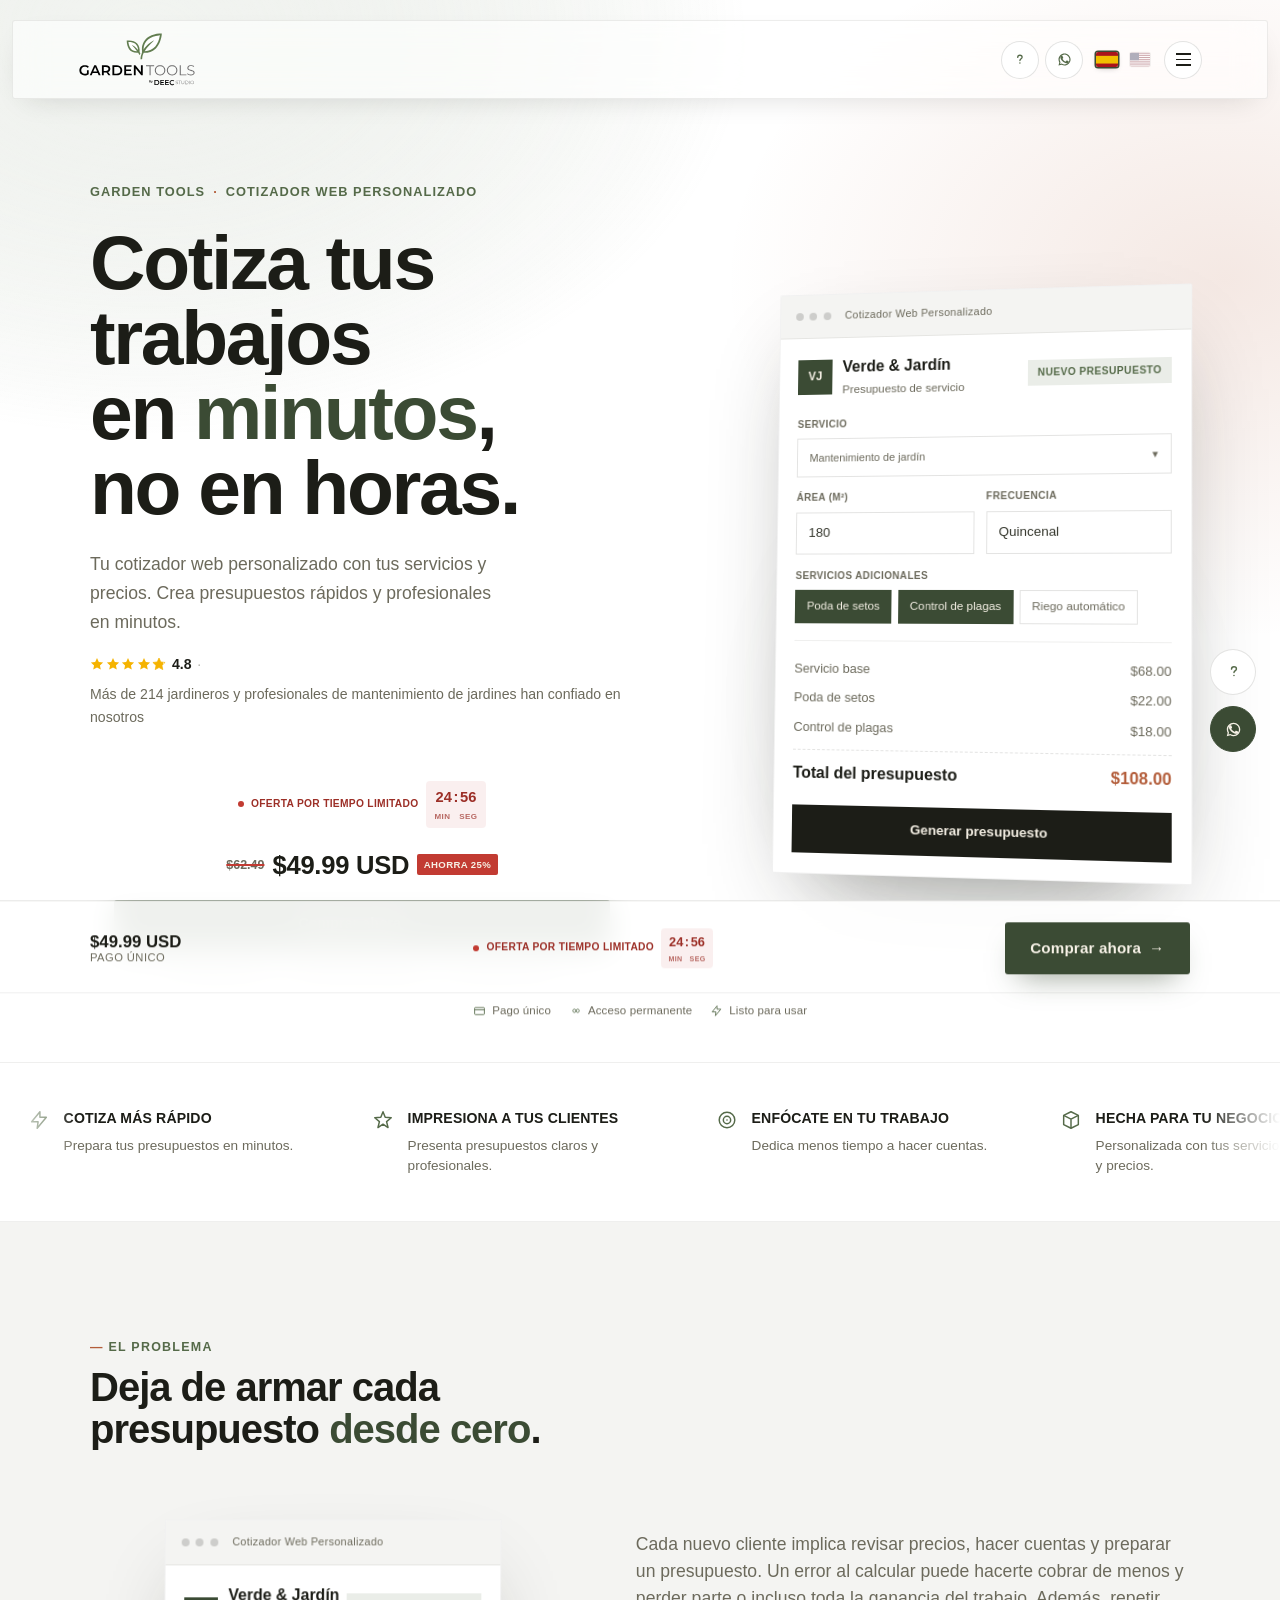
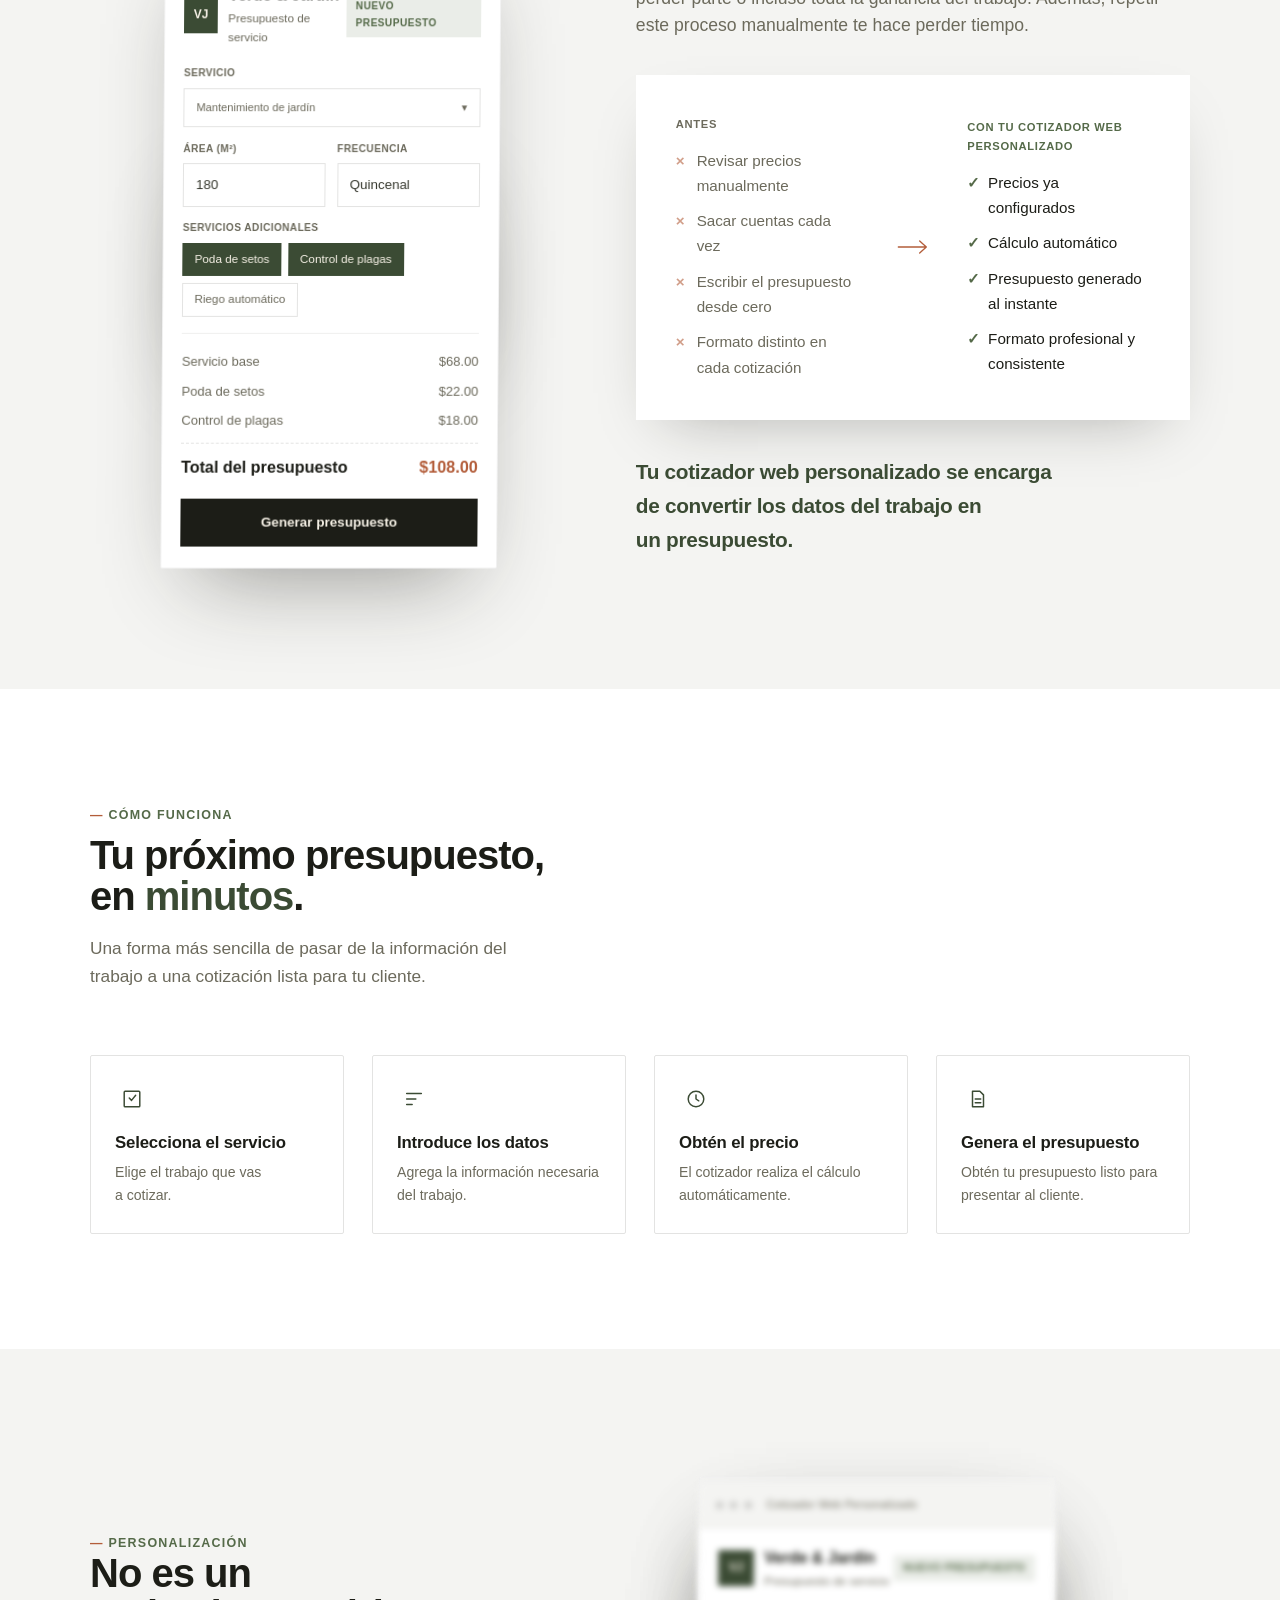
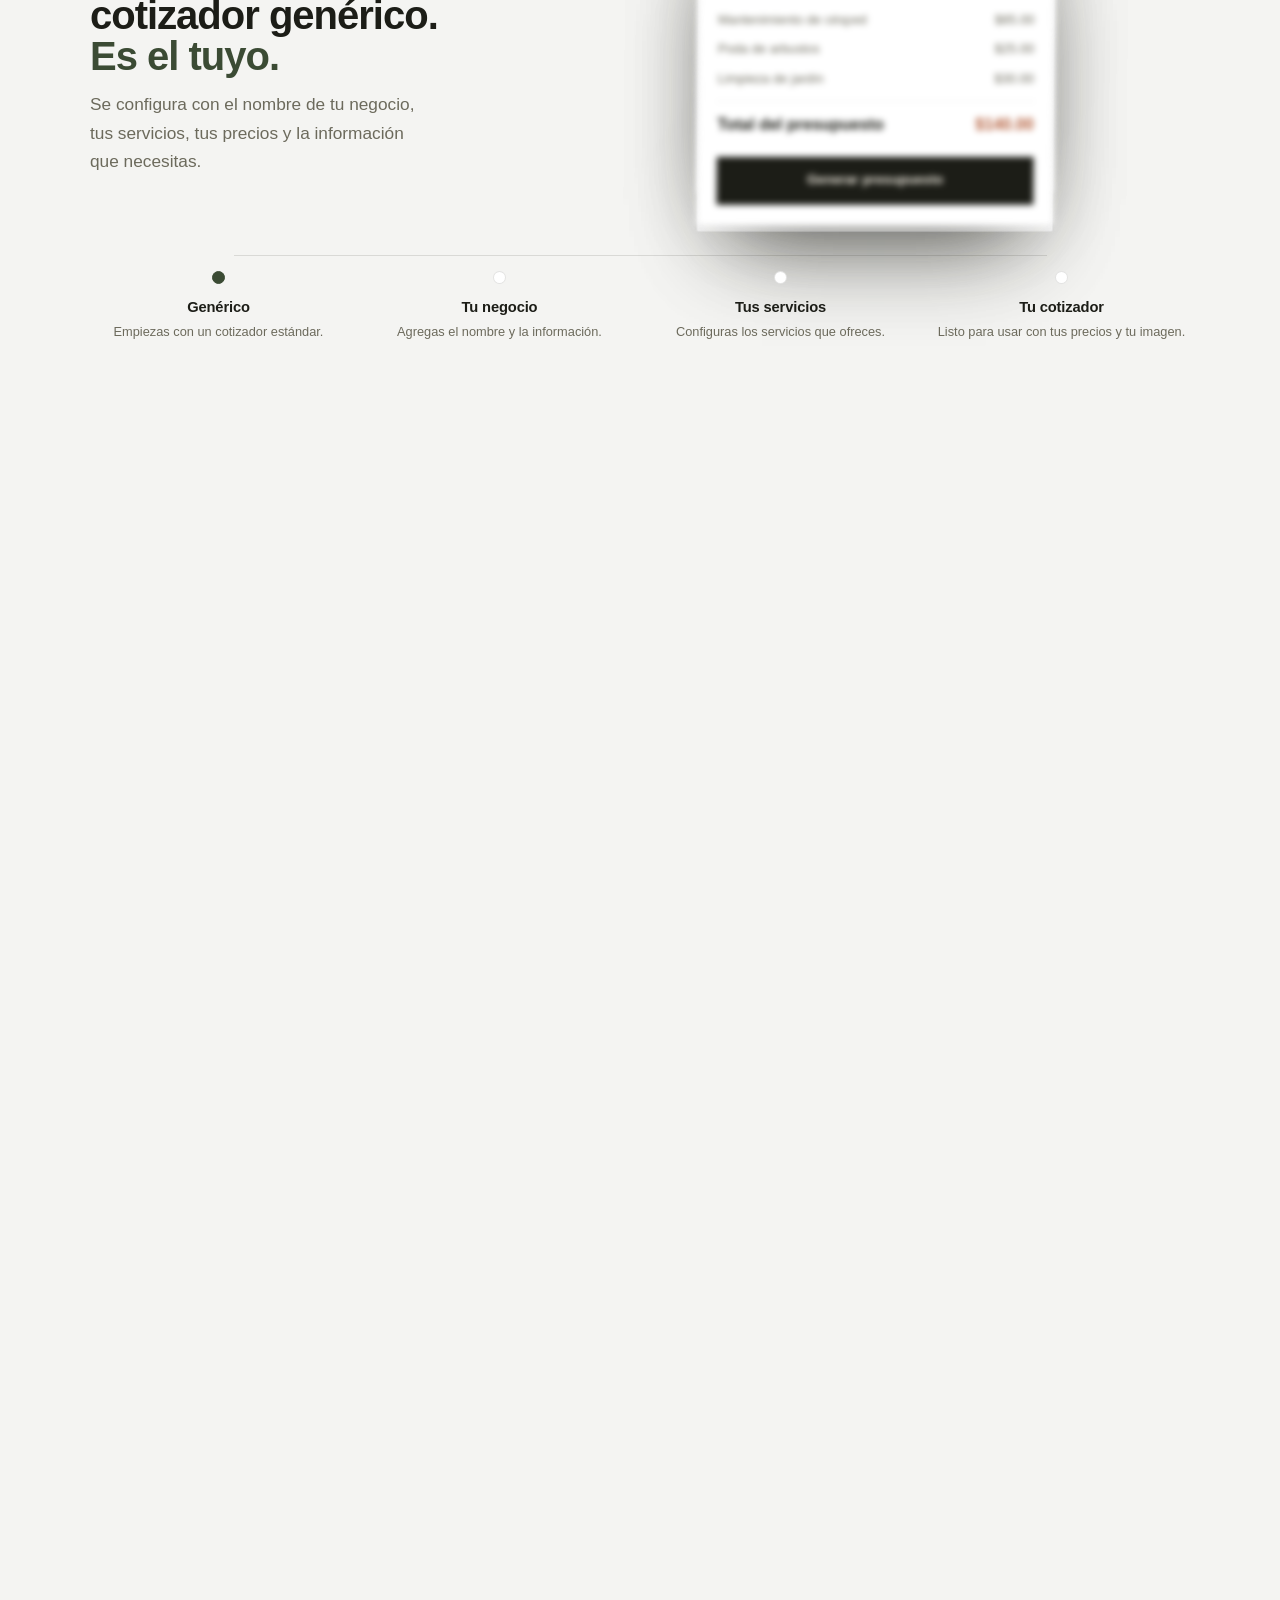
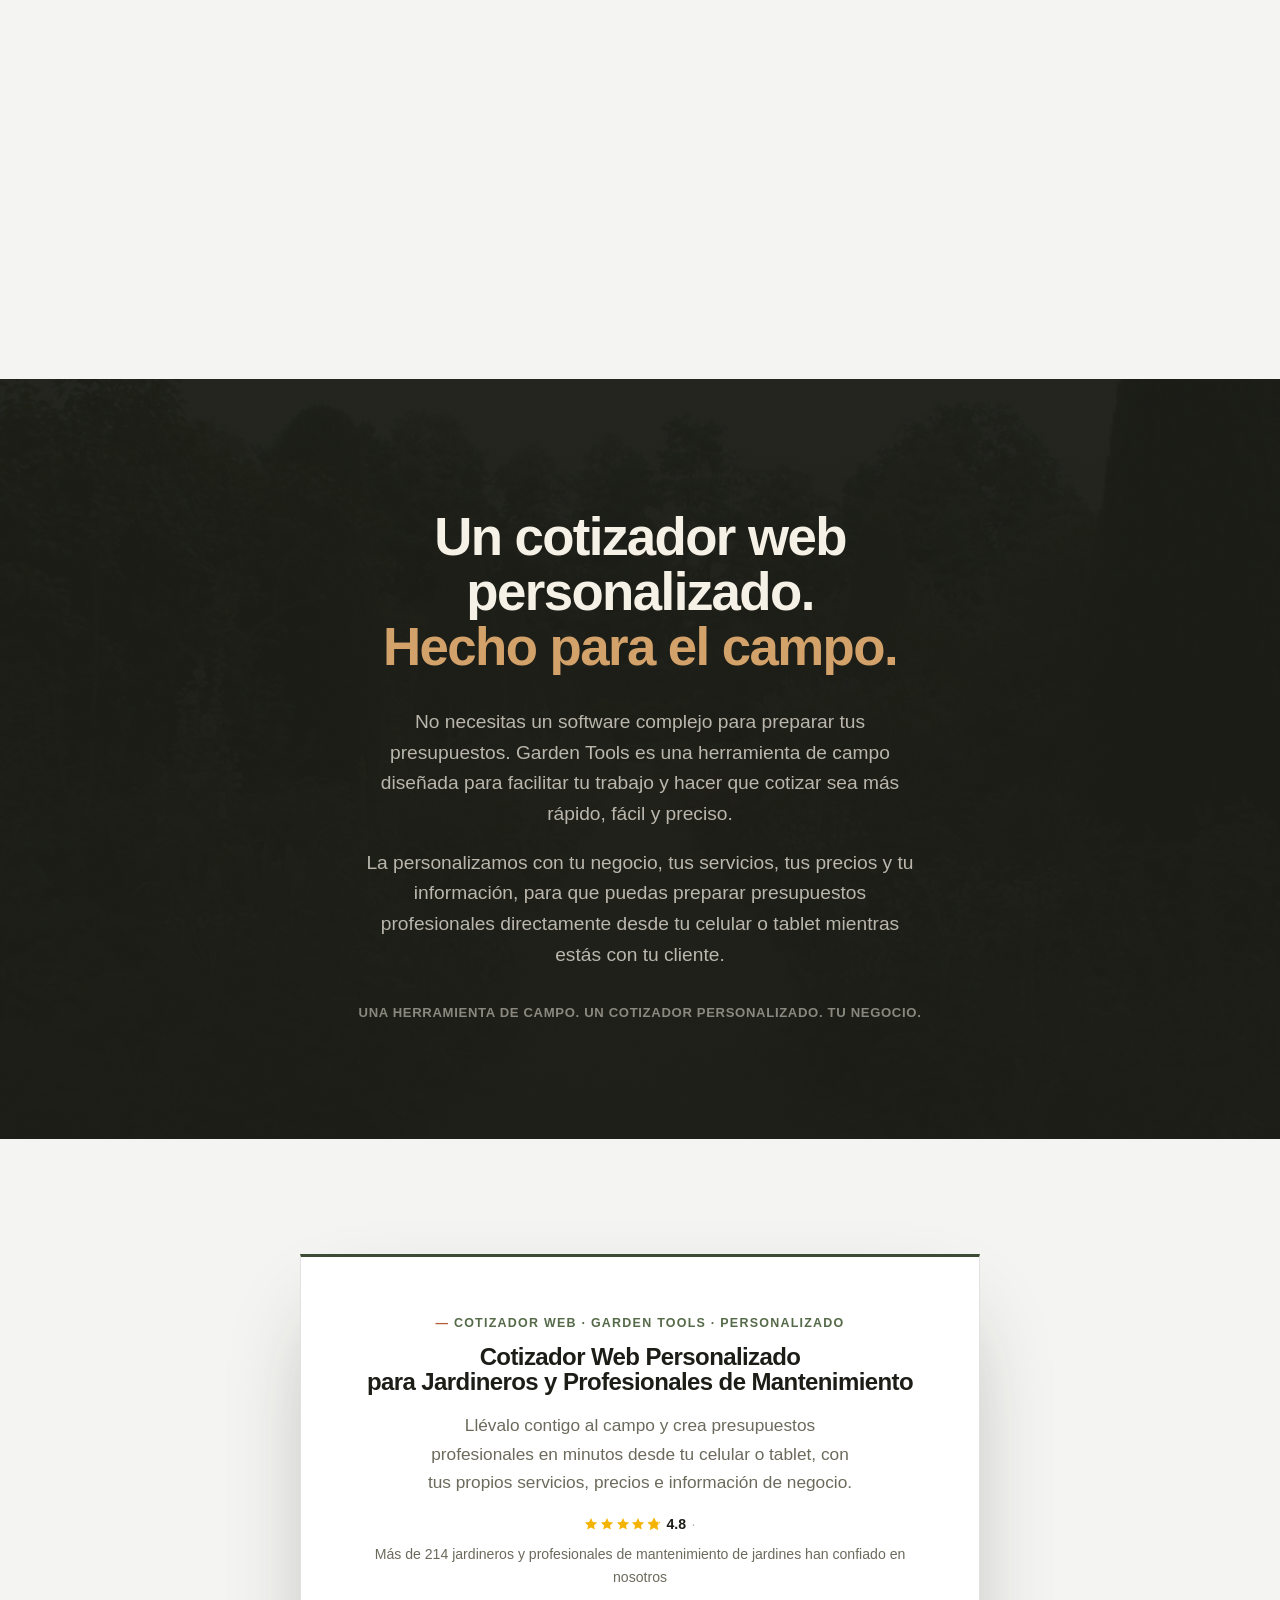
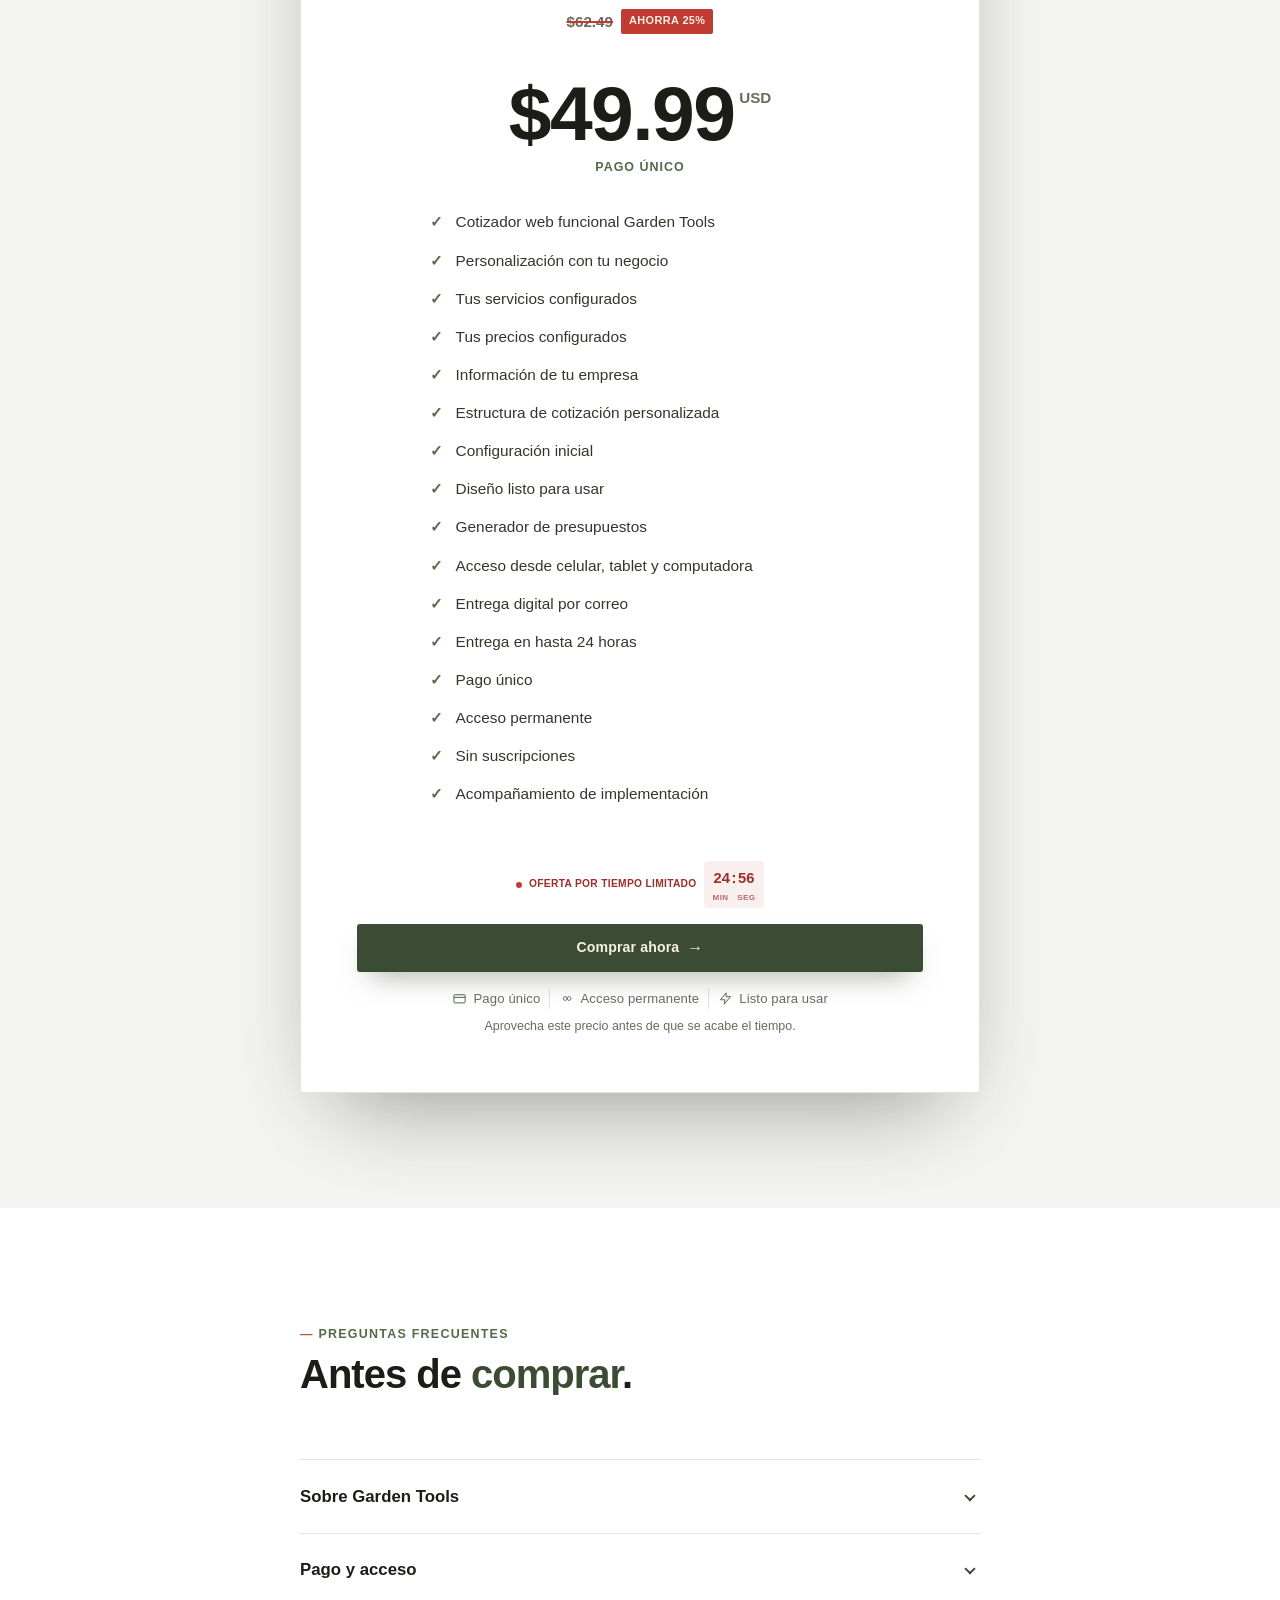
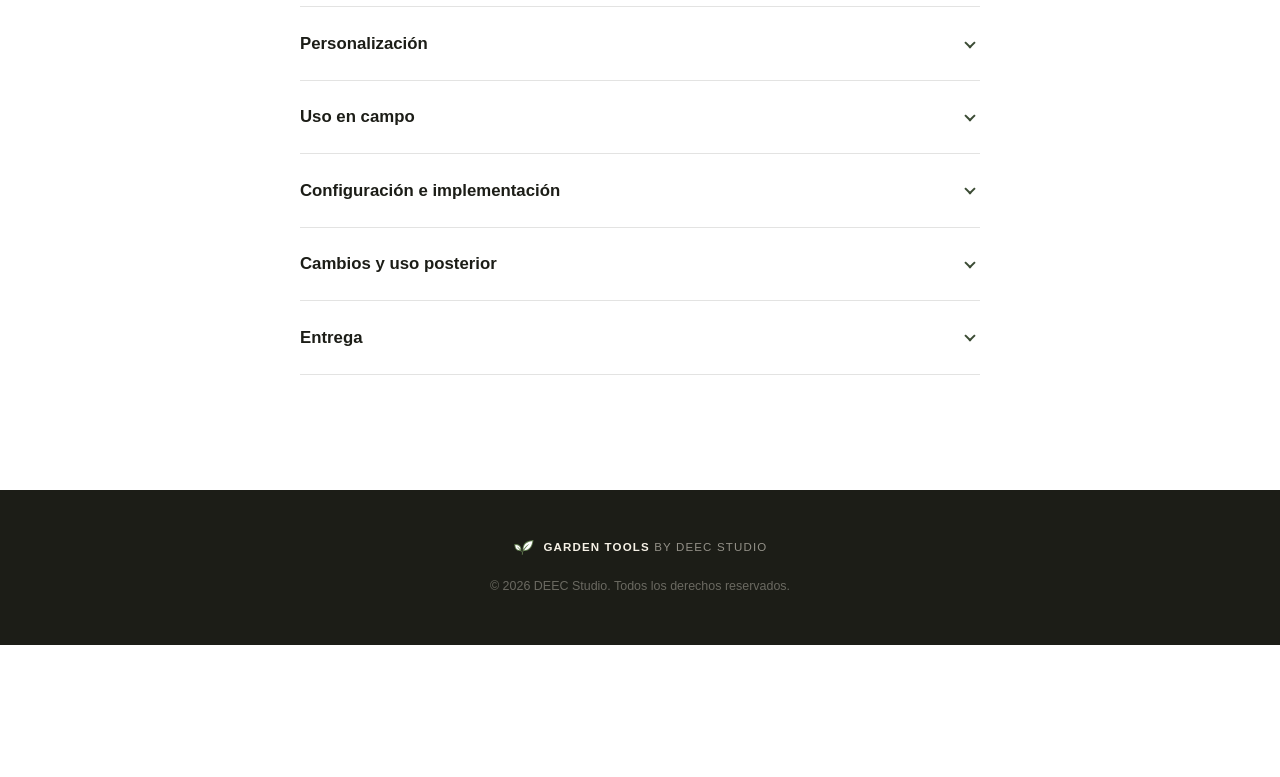
==== garden-tools-deec-studio.original/index.html @ 292e6101 "Add files via upload" ====
<!DOCTYPE html>
<html lang="es">
<head>
<meta charset="UTF-8">
<meta name="viewport" content="width=device-width, initial-scale=1, viewport-fit=cover">
<title data-i18n="meta.title">Cotizador Web Personalizado para Jardineros y Profesionales de Mantenimiento de Jardines — Garden Tools by DEEC Studio</title>
<meta name="description" data-i18n-content="meta.description" content="Cotizador web personalizado para jardineros y profesionales de mantenimiento de jardines, con el nombre, los servicios y los precios de tu negocio. Pago único de $49.99 USD, sin mensualidades.">

<link rel="preconnect" href="https://api.fontshare.com">
<link rel="stylesheet" href="https://api.fontshare.com/v2/css?f[]=satoshi@400,500,700,900&f[]=switzer@400,500,600,700,800&display=swap">
<link rel="preconnect" href="https://fonts.googleapis.com">
<link rel="preconnect" href="https://fonts.gstatic.com" crossorigin>
<link rel="stylesheet" href="https://fonts.googleapis.com/css2?family=Caveat:wght@500;700&display=swap">

<link rel="stylesheet" href="styles.css?v=202609202">

<link rel="icon" type="image/svg+xml" href="assets/img/logo-icon.svg">
</head>
<body>

<a class="skip-link" href="#main" data-i18n="skip">Saltar al contenido</a>

<!-- ============================================================
     NAV — sticky. Brand, hamburger (site menu) + language toggle.
     ============================================================ -->
<header class="nav" data-nav>
  <div class="nav-inner">
    <a href="#top" class="nav-brand">
      <img src="assets/img/logo-lockup.svg" alt="Garden Tools by DEEC Studio" class="nav-brand-logo">
    </a>

    <div class="nav-actions">
      <div class="nav-icons">
        <a href="#faq" class="nav-icon-btn" data-i18n-aria="nav.faq" data-i18n-title="nav.faq" aria-label="Preguntas frecuentes" title="Preguntas frecuentes">
          <svg viewBox="0 0 24 24" fill="none"><path d="M9.5 9C9.5 7.34 10.9 6 12.6 6C14.3 6 15.7 7.2 15.7 8.7C15.7 10.9 12.6 10.8 12.6 13.4" stroke="currentColor" stroke-width="1.8" stroke-linecap="round" stroke-linejoin="round"/><circle cx="12.6" cy="17" r="1" fill="currentColor"/></svg>
        </a>
        <a href="https://wa.me/525642145001" class="nav-icon-btn" data-whatsapp-cta target="_blank" rel="noopener noreferrer" data-i18n-aria="nav.contact" data-i18n-title="nav.contact" aria-label="¿Tienes dudas? Contáctanos" title="¿Tienes dudas? Contáctanos">
          <svg viewBox="0 0 24 24" fill="currentColor"><path d="M17.47 14.38c-.29-.15-1.73-.85-2-.95-.27-.1-.46-.15-.66.15-.2.29-.76.94-.93 1.14-.17.19-.34.22-.63.07-.29-.15-1.22-.45-2.33-1.44-.86-.77-1.44-1.71-1.61-2-.17-.29-.02-.45.13-.6.13-.13.29-.34.44-.51.15-.17.19-.29.29-.49.1-.19.05-.36-.02-.51-.07-.15-.66-1.6-.91-2.19-.24-.58-.48-.5-.66-.51h-.56c-.19 0-.51.07-.78.36-.27.29-1.02 1-1.02 2.43 0 1.43 1.05 2.82 1.2 3.01.15.19 2.06 3.15 5 4.42.7.3 1.24.48 1.67.62.7.22 1.34.19 1.84.11.56-.08 1.73-.71 1.97-1.39.24-.68.24-1.27.17-1.39-.07-.12-.26-.19-.55-.34Z"/><path d="M12.04 3.5c-4.7 0-8.5 3.8-8.5 8.5 0 1.5.4 2.94 1.13 4.2L3.5 20.5l4.44-1.15A8.47 8.47 0 0 0 12.04 20.5c4.7 0 8.5-3.8 8.5-8.5s-3.8-8.5-8.5-8.5Zm0 15.4a6.87 6.87 0 0 1-3.5-.96l-.25-.15-2.63.68.7-2.56-.16-.26a6.9 6.9 0 1 1 5.84 3.25Z"/></svg>
        </a>
      </div>
      <div class="lang-toggle" data-lang-toggle role="group" aria-label="Idioma / Language">
        <button type="button" data-lang="es" aria-pressed="true" aria-label="Español" title="Español">
          <svg class="flag" viewBox="0 0 20 14" xmlns="http://www.w3.org/2000/svg">
            <rect width="20" height="14" fill="#AA151B"/>
            <rect y="3.5" width="20" height="7" fill="#F1BF00"/>
          </svg>
        </button>
        <button type="button" data-lang="en" aria-pressed="false" aria-label="English" title="English">
          <svg class="flag" viewBox="0 0 20 14" xmlns="http://www.w3.org/2000/svg">
            <rect width="20" height="14" fill="#B22234"/>
            <rect y="1.08" width="20" height="1.08" fill="white"/>
            <rect y="3.23" width="20" height="1.08" fill="white"/>
            <rect y="5.38" width="20" height="1.08" fill="white"/>
            <rect y="7.54" width="20" height="1.08" fill="white"/>
            <rect y="9.69" width="20" height="1.08" fill="white"/>
            <rect y="11.85" width="20" height="1.08" fill="white"/>
            <rect width="9" height="7.54" fill="#3C3B6E"/>
          </svg>
        </button>
      </div>
      <button type="button" class="menu-toggle" data-menu-toggle aria-expanded="false" aria-controls="site-menu" data-i18n-aria="nav.menuOpen" aria-label="Abrir menú">
        <span class="menu-toggle-bar"></span>
        <span class="menu-toggle-bar"></span>
        <span class="menu-toggle-bar"></span>
      </button>
    </div>
  </div>
</header>

<!-- Site menu — opened from the hamburger, links to every part of the landing -->
<div class="menu-backdrop" data-menu-backdrop hidden></div>
<nav class="menu-panel" id="site-menu" data-menu-panel hidden aria-label="Secciones de la página">
  <ul class="menu-list">
    <li><a href="#top" data-menu-link data-i18n="menu.home">Inicio</a></li>
    <li><a href="#problema" data-menu-link data-i18n="menu.problem">El problema</a></li>
    <li><a href="#como-funciona" data-menu-link data-i18n="menu.how">Cómo funciona</a></li>
    <li><a href="#personalizacion" data-menu-link data-i18n="menu.custom">Personalización</a></li>
    <li><a href="#concepto" data-menu-link data-i18n="menu.concept">El concepto</a></li>
    <li><a href="#oferta" data-menu-link data-i18n="menu.price">Precio</a></li>
    <li><a href="#faq" data-menu-link data-i18n="menu.faq">Preguntas frecuentes</a></li>
    <li><a href="#oferta" class="menu-link-cta" data-menu-link data-i18n="menu.buy">Comprar ahora</a></li>
  </ul>
</nav>

<!-- Floating bubbles — FAQ + WhatsApp contact, fixed to the viewport edge.
     Each carries a temporary tooltip label (auto-shown, auto-hides, re-shown on interaction). -->
<div class="fab-stack" data-fab-stack>
  <div class="fab-item">
    <span class="fab-tooltip" data-fab-tooltip data-i18n="fab.faqTooltip">Preguntas frecuentes</span>
    <a href="#faq" class="fab-bubble" data-fab-trigger data-i18n-aria="nav.faq" data-i18n-title="nav.faq" aria-label="Preguntas frecuentes" title="Preguntas frecuentes">
      <svg viewBox="0 0 24 24" fill="none"><path d="M9.5 9C9.5 7.34 10.9 6 12.6 6C14.3 6 15.7 7.2 15.7 8.7C15.7 10.9 12.6 10.8 12.6 13.4" stroke="currentColor" stroke-width="1.8" stroke-linecap="round" stroke-linejoin="round"/><circle cx="12.6" cy="17" r="1" fill="currentColor"/></svg>
    </a>
  </div>
  <div class="fab-item">
    <span class="fab-tooltip" data-fab-tooltip data-i18n="fab.contactTooltip">¿Tienes dudas o preguntas? Contáctanos</span>
    <a href="https://wa.me/525642145001" class="fab-bubble fab-bubble-accent" data-fab-trigger data-whatsapp-cta target="_blank" rel="noopener noreferrer" data-i18n-aria="nav.contact" data-i18n-title="nav.contact" aria-label="¿Tienes dudas? Contáctanos" title="¿Tienes dudas? Contáctanos">
      <svg viewBox="0 0 24 24" fill="currentColor"><path d="M17.47 14.38c-.29-.15-1.73-.85-2-.95-.27-.1-.46-.15-.66.15-.2.29-.76.94-.93 1.14-.17.19-.34.22-.63.07-.29-.15-1.22-.45-2.33-1.44-.86-.77-1.44-1.71-1.61-2-.17-.29-.02-.45.13-.6.13-.13.29-.34.44-.51.15-.17.19-.29.29-.49.1-.19.05-.36-.02-.51-.07-.15-.66-1.6-.91-2.19-.24-.58-.48-.5-.66-.51h-.56c-.19 0-.51.07-.78.36-.27.29-1.02 1-1.02 2.43 0 1.43 1.05 2.82 1.2 3.01.15.19 2.06 3.15 5 4.42.7.3 1.24.48 1.67.62.7.22 1.34.19 1.84.11.56-.08 1.73-.71 1.97-1.39.24-.68.24-1.27.17-1.39-.07-.12-.26-.19-.55-.34Z"/><path d="M12.04 3.5c-4.7 0-8.5 3.8-8.5 8.5 0 1.5.4 2.94 1.13 4.2L3.5 20.5l4.44-1.15A8.47 8.47 0 0 0 12.04 20.5c4.7 0 8.5-3.8 8.5-8.5s-3.8-8.5-8.5-8.5Zm0 15.4a6.87 6.87 0 0 1-3.5-.96l-.25-.15-2.63.68.7-2.56-.16-.26a6.9 6.9 0 1 1 5.84 3.25Z"/></svg>
    </a>
  </div>
</div>

<!-- ============================================================
     STICKY BUY BAR — separate from the nav, always visible
     ============================================================ -->
<div class="cta-bar" data-cta-bar>
  <div class="cta-bar-inner">
    <div class="cta-bar-info">
      <span class="cta-bar-price">$49.99 USD</span>
      <span class="cta-bar-tag" data-i18n="offer.tag">Pago único</span>
    </div>
    <div class="urgency urgency-hero urgency-bar" data-urgency>
      <span class="urgency-dot" aria-hidden="true"></span>
      <span class="urgency-label" data-i18n="urgency.label">Oferta por tiempo limitado</span>
      <div class="urgency-box">
        <div class="urgency-box-time" aria-live="polite">
          <span data-countdown-mm>25</span><span class="urgency-box-colon">:</span><span data-countdown-ss>00</span>
        </div>
        <div class="urgency-box-labels">
          <span data-i18n="urgency.min">MIN</span>
          <span data-i18n="urgency.sec">SEG</span>
        </div>
      </div>
    </div>
    <a class="btn btn-primary" href="#oferta" data-checkout-cta>
      <span data-i18n="nav.cta">Comprar ahora</span>
      <span class="btn-arrow" aria-hidden="true">→</span>
    </a>
  </div>
  <div class="trust-row trust-row-bar">
    <span class="trust-item">
      <svg class="trust-icon" viewBox="0 0 24 24" fill="none" aria-hidden="true"><rect x="3" y="6" width="18" height="13" rx="1.5" stroke="currentColor" stroke-width="1.6"/><path d="M3 10.2H21" stroke="currentColor" stroke-width="1.6"/></svg>
      <span data-i18n="trust.paid">Pago único</span>
    </span>
    <span class="trust-item">
      <svg class="trust-icon" viewBox="0 0 24 24" fill="none" aria-hidden="true"><path d="M7 12C7 10.34 8.34 9 10 9C11.66 9 13 10.34 13 12C13 13.66 14.34 15 16 15C17.66 15 19 13.66 19 12C19 10.34 17.66 9 16 9C14.34 9 13 10.34 13 12C13 13.66 11.66 15 10 15C8.34 15 7 13.66 7 12Z" stroke="currentColor" stroke-width="1.6"/></svg>
      <span data-i18n="trust.access">Acceso permanente</span>
    </span>
    <span class="trust-item">
      <svg class="trust-icon" viewBox="0 0 24 24" fill="none" aria-hidden="true"><path d="M13 3L4 14H11L10 21L20 9H13L13 3Z" stroke="currentColor" stroke-width="1.6" stroke-linejoin="round"/></svg>
      <span data-i18n="trust.ready">Listo para usar</span>
    </span>
  </div>
</div>

<main id="main">

<!-- ============================================================
     01 — HERO
     ============================================================ -->
<section class="hero" id="top">
  <!-- hero-photo temporarily disabled while a better placement for this
       image is evaluated — commented out (not just hidden via CSS) so
       the browser doesn't waste a high-priority fetch on an invisible
       image. Re-enable by restoring this block and removing
       `display: none` from .hero-photo in styles.css. -->
  <!-- <div class="hero-photo" aria-hidden="true">
    <img src="assets/img/hero-worker.jpg" alt="" loading="eager" fetchpriority="high">
  </div> -->
  <div class="hero-texture" aria-hidden="true"></div>
  <div class="hero-inner">

    <div class="hero-copy">
      <p class="eyebrow reveal" data-i18n="hero.eyebrow">Garden Tools <span class="eyebrow-sep">·</span> Cotizador Web Personalizado</p>
      <h1 class="hero-title reveal" data-split="lines" data-i18n="hero.title">
        Cotiza tus trabajos<br>en <em>minutos</em>, no en horas.
      </h1>
      <p class="hero-sub reveal" data-i18n="hero.sub">
        Tu cotizador web personalizado con tus servicios y precios. Crea presupuestos rápidos y profesionales en minutos.
      </p>

      <div class="hero-rating reveal">
        <span class="hero-rating-lead">
          <span class="hero-rating-stars" aria-hidden="true">
            <svg viewBox="0 0 20 20"><path fill="currentColor" d="M10 1.5l2.6 5.6 6.1.7-4.5 4.2 1.2 6-5.4-3-5.4 3 1.2-6L1.3 7.8l6.1-.7L10 1.5Z"/></svg>
            <svg viewBox="0 0 20 20"><path fill="currentColor" d="M10 1.5l2.6 5.6 6.1.7-4.5 4.2 1.2 6-5.4-3-5.4 3 1.2-6L1.3 7.8l6.1-.7L10 1.5Z"/></svg>
            <svg viewBox="0 0 20 20"><path fill="currentColor" d="M10 1.5l2.6 5.6 6.1.7-4.5 4.2 1.2 6-5.4-3-5.4 3 1.2-6L1.3 7.8l6.1-.7L10 1.5Z"/></svg>
            <svg viewBox="0 0 20 20"><path fill="currentColor" d="M10 1.5l2.6 5.6 6.1.7-4.5 4.2 1.2 6-5.4-3-5.4 3 1.2-6L1.3 7.8l6.1-.7L10 1.5Z"/></svg>
            <svg viewBox="0 0 20 20">
              <defs>
                <linearGradient id="starFill-hero">
                  <stop offset="80%" stop-color="currentColor"/>
                  <stop offset="80%" stop-color="transparent"/>
                </linearGradient>
              </defs>
              <path fill="url(#starFill-hero)" stroke="currentColor" stroke-width="1" stroke-linejoin="round" d="M10 1.5l2.6 5.6 6.1.7-4.5 4.2 1.2 6-5.4-3-5.4 3 1.2-6L1.3 7.8l6.1-.7L10 1.5Z"/>
            </svg>
          </span>
          <strong class="hero-rating-score">4.8</strong>
          <span class="hero-rating-sep" aria-hidden="true">·</span>
        </span>
        <span class="hero-rating-text" data-i18n="hero.rating">Más de 214 jardineros y profesionales de mantenimiento de jardines han confiado en nosotros</span>
      </div>
    </div>

    <div class="hero-mockup reveal" data-tilt aria-hidden="true">
      <div class="mockup" data-mockup>
        <div class="mockup-bar">
          <span class="mockup-dot"></span><span class="mockup-dot"></span><span class="mockup-dot"></span>
          <span class="mockup-bar-title" data-i18n="mockup.barTitle">Cotizador Web Personalizado</span>
        </div>

        <div class="mockup-head">
          <div class="mockup-biz">
            <span class="mockup-biz-mark">VJ</span>
            <div>
              <p class="mockup-biz-name" data-i18n="mockup.bizName">Verde &amp; Jardín</p>
              <p class="mockup-biz-role" data-i18n="mockup.bizRole">Presupuesto de servicio</p>
            </div>
          </div>
          <span class="mockup-badge" data-i18n="mockup.badge">Nuevo presupuesto</span>
        </div>

        <div class="mockup-body">
          <div class="mockup-field">
            <label data-i18n="mockup.serviceLabel">Servicio</label>
            <div class="mockup-select"><span data-i18n="mockup.serviceValue">Mantenimiento de jardín</span> <span>▾</span></div>
          </div>

          <div class="mockup-row">
            <div class="mockup-field">
              <label data-i18n="mockup.areaLabel">Área (m²)</label>
              <div class="mockup-input">180</div>
            </div>
            <div class="mockup-field">
              <label data-i18n="mockup.freqLabel">Frecuencia</label>
              <div class="mockup-input" data-i18n="mockup.freqValue">Quincenal</div>
            </div>
          </div>

          <div class="mockup-field">
            <label data-i18n="mockup.addServicesLabel">Servicios adicionales</label>
            <div class="mockup-tags">
              <span class="mockup-tag is-active" data-i18n="mockup.tag1">Poda de setos</span>
              <span class="mockup-tag is-active" data-i18n="mockup.tag2">Control de plagas</span>
              <span class="mockup-tag" data-i18n="mockup.tag3">Riego automático</span>
            </div>
          </div>

          <div class="mockup-divider"></div>

          <div class="mockup-summary">
            <div class="mockup-summary-row"><span data-i18n="mockup.summaryBase">Servicio base</span><span>$68.00</span></div>
            <div class="mockup-summary-row"><span data-i18n="mockup.tag1">Poda de setos</span><span>$22.00</span></div>
            <div class="mockup-summary-row"><span data-i18n="mockup.tag2">Control de plagas</span><span>$18.00</span></div>
            <div class="mockup-summary-row mockup-summary-total">
              <span data-i18n="mockup.summaryTotalLabel">Total del presupuesto</span>
              <span class="mockup-price" data-count-to="108.00">$0.00</span>
            </div>
          </div>

          <div class="mockup-action" data-i18n="mockup.action">Generar presupuesto</div>
        </div>
      </div>
      <div class="mockup-glow" aria-hidden="true"></div>
    </div>

    <div class="hero-cta reveal">
      <div class="urgency urgency-hero" data-urgency>
        <span class="urgency-dot" aria-hidden="true"></span>
        <span class="urgency-label" data-i18n="urgency.label">Oferta por tiempo limitado</span>
        <div class="urgency-box">
          <div class="urgency-box-time" aria-live="polite">
            <span data-countdown-mm>25</span><span class="urgency-box-colon">:</span><span data-countdown-ss>00</span>
          </div>
          <div class="urgency-box-labels">
            <span data-i18n="urgency.min">MIN</span>
            <span data-i18n="urgency.sec">SEG</span>
          </div>
        </div>
      </div>

      <div class="hero-price-block">
        <div class="price-compare price-compare-hero">
          <span class="price-was">$62.49</span>
          <span class="hero-price-now" data-i18n="hero.priceNow">$49.99 USD</span>
          <span class="price-badge" data-i18n="offer.badge">Ahorra 25%</span>
        </div>
      </div>

      <a class="btn btn-primary btn-lg btn-hero" href="#oferta" data-checkout-cta>
        <span data-i18n="hero.cta">Comprar ahora</span>
        <span class="btn-arrow" aria-hidden="true">→</span>
      </a>

      <div class="trust-row trust-row-simple">
        <span class="trust-item">
          <svg class="trust-icon" viewBox="0 0 24 24" fill="none" aria-hidden="true"><rect x="3" y="6" width="18" height="13" rx="1.5" stroke="currentColor" stroke-width="1.6"/><path d="M3 10.2H21" stroke="currentColor" stroke-width="1.6"/></svg>
          <span data-i18n="trust.paid">Pago único</span>
        </span>
        <span class="trust-item">
          <svg class="trust-icon" viewBox="0 0 24 24" fill="none" aria-hidden="true"><path d="M7 12C7 10.34 8.34 9 10 9C11.66 9 13 10.34 13 12C13 13.66 14.34 15 16 15C17.66 15 19 13.66 19 12C19 10.34 17.66 9 16 9C14.34 9 13 10.34 13 12C13 13.66 11.66 15 10 15C8.34 15 7 13.66 7 12Z" stroke="currentColor" stroke-width="1.6"/></svg>
          <span data-i18n="trust.access">Acceso permanente</span>
        </span>
        <span class="trust-item">
          <svg class="trust-icon" viewBox="0 0 24 24" fill="none" aria-hidden="true"><path d="M13 3L4 14H11L10 21L20 9H13L13 3Z" stroke="currentColor" stroke-width="1.6" stroke-linejoin="round"/></svg>
          <span data-i18n="trust.ready">Listo para usar</span>
        </span>
      </div>
    </div>

  </div>
</section>

<!-- ============================================================
     BENEFITS STRIP — integrated directly under the hero, no cards
     ============================================================ -->
<section class="benefits-strip">
  <div class="benefits-marquee">
    <div class="benefits-track" data-marquee>
      <div class="benefit-item">
        <span class="benefit-icon" aria-hidden="true">
          <svg viewBox="0 0 24 24" fill="none"><path d="M13 3L4 14H11L10 21L20 9H13L13 3Z" stroke="currentColor" stroke-width="1.6" stroke-linejoin="round"/></svg>
        </span>
        <div class="benefit-text">
          <p class="benefit-title" data-i18n="benefits.1.title">Cotiza más rápido</p>
          <p class="benefit-body" data-i18n="benefits.1.body">Prepara tus presupuestos en minutos.</p>
        </div>
      </div>
      <div class="benefit-item">
        <span class="benefit-icon" aria-hidden="true">
          <svg viewBox="0 0 24 24" fill="none"><path d="M12 3L14.4 9.1L21 9.6L15.9 13.7L17.5 20.2L12 16.6L6.5 20.2L8.1 13.7L3 9.6L9.6 9.1L12 3Z" stroke="currentColor" stroke-width="1.6" stroke-linejoin="round"/></svg>
        </span>
        <div class="benefit-text">
          <p class="benefit-title" data-i18n="benefits.2.title">Impresiona a tus clientes</p>
          <p class="benefit-body" data-i18n="benefits.2.body">Presenta presupuestos claros y profesionales.</p>
        </div>
      </div>
      <div class="benefit-item">
        <span class="benefit-icon" aria-hidden="true">
          <svg viewBox="0 0 24 24" fill="none"><circle cx="12" cy="12" r="8.5" stroke="currentColor" stroke-width="1.6"/><circle cx="12" cy="12" r="4" stroke="currentColor" stroke-width="1.6"/><circle cx="12" cy="12" r="0.9" fill="currentColor"/></svg>
        </span>
        <div class="benefit-text">
          <p class="benefit-title" data-i18n="benefits.3.title">Enfócate en tu trabajo</p>
          <p class="benefit-body" data-i18n="benefits.3.body">Dedica menos tiempo a hacer cuentas.</p>
        </div>
      </div>
      <div class="benefit-item">
        <span class="benefit-icon" aria-hidden="true">
          <svg viewBox="0 0 24 24" fill="none"><path d="M4 7L12 3L20 7V17L12 21L4 17V7Z" stroke="currentColor" stroke-width="1.6" stroke-linejoin="round"/><path d="M4 7L12 11L20 7M12 11V21" stroke="currentColor" stroke-width="1.6" stroke-linejoin="round"/></svg>
        </span>
        <div class="benefit-text">
          <p class="benefit-title" data-i18n="benefits.4.title">Hecha para tu negocio</p>
          <p class="benefit-body" data-i18n="benefits.4.body">Personalizada con tus servicios y precios.</p>
        </div>
      </div>
      <div class="benefit-item">
        <span class="benefit-icon" aria-hidden="true">
          <svg viewBox="0 0 24 24" fill="none"><path d="M12 3L19 6V11C19 15.4 16 19.2 12 21C8 19.2 5 15.4 5 11V6L12 3Z" stroke="currentColor" stroke-width="1.6" stroke-linejoin="round"/><path d="M9.2 11.6L11.2 13.6L15 9.4" stroke="currentColor" stroke-width="1.6" stroke-linecap="round" stroke-linejoin="round"/></svg>
        </span>
        <div class="benefit-text">
          <p class="benefit-title" data-i18n="benefits.5.title">Deja de perder dinero</p>
          <p class="benefit-body" data-i18n="benefits.5.body">Evita cobrar de menos por tu trabajo.</p>
        </div>
      </div>
      <div class="benefit-item" aria-hidden="true">
        <span class="benefit-icon" aria-hidden="true">
          <svg viewBox="0 0 24 24" fill="none"><path d="M13 3L4 14H11L10 21L20 9H13L13 3Z" stroke="currentColor" stroke-width="1.6" stroke-linejoin="round"/></svg>
        </span>
        <div class="benefit-text">
          <p class="benefit-title" data-i18n="benefits.1.title">Cotiza más rápido</p>
          <p class="benefit-body" data-i18n="benefits.1.body">Prepara tus presupuestos en minutos.</p>
        </div>
      </div>
      <div class="benefit-item" aria-hidden="true">
        <span class="benefit-icon" aria-hidden="true">
          <svg viewBox="0 0 24 24" fill="none"><path d="M12 3L14.4 9.1L21 9.6L15.9 13.7L17.5 20.2L12 16.6L6.5 20.2L8.1 13.7L3 9.6L9.6 9.1L12 3Z" stroke="currentColor" stroke-width="1.6" stroke-linejoin="round"/></svg>
        </span>
        <div class="benefit-text">
          <p class="benefit-title" data-i18n="benefits.2.title">Impresiona a tus clientes</p>
          <p class="benefit-body" data-i18n="benefits.2.body">Presenta presupuestos claros y profesionales.</p>
        </div>
      </div>
      <div class="benefit-item" aria-hidden="true">
        <span class="benefit-icon" aria-hidden="true">
          <svg viewBox="0 0 24 24" fill="none"><circle cx="12" cy="12" r="8.5" stroke="currentColor" stroke-width="1.6"/><circle cx="12" cy="12" r="4" stroke="currentColor" stroke-width="1.6"/><circle cx="12" cy="12" r="0.9" fill="currentColor"/></svg>
        </span>
        <div class="benefit-text">
          <p class="benefit-title" data-i18n="benefits.3.title">Enfócate en tu trabajo</p>
          <p class="benefit-body" data-i18n="benefits.3.body">Dedica menos tiempo a hacer cuentas.</p>
        </div>
      </div>
      <div class="benefit-item" aria-hidden="true">
        <span class="benefit-icon" aria-hidden="true">
          <svg viewBox="0 0 24 24" fill="none"><path d="M4 7L12 3L20 7V17L12 21L4 17V7Z" stroke="currentColor" stroke-width="1.6" stroke-linejoin="round"/><path d="M4 7L12 11L20 7M12 11V21" stroke="currentColor" stroke-width="1.6" stroke-linejoin="round"/></svg>
        </span>
        <div class="benefit-text">
          <p class="benefit-title" data-i18n="benefits.4.title">Hecha para tu negocio</p>
          <p class="benefit-body" data-i18n="benefits.4.body">Personalizada con tus servicios y precios.</p>
        </div>
      </div>
      <div class="benefit-item" aria-hidden="true">
        <span class="benefit-icon" aria-hidden="true">
          <svg viewBox="0 0 24 24" fill="none"><path d="M12 3L19 6V11C19 15.4 16 19.2 12 21C8 19.2 5 15.4 5 11V6L12 3Z" stroke="currentColor" stroke-width="1.6" stroke-linejoin="round"/><path d="M9.2 11.6L11.2 13.6L15 9.4" stroke="currentColor" stroke-width="1.6" stroke-linecap="round" stroke-linejoin="round"/></svg>
        </span>
        <div class="benefit-text">
          <p class="benefit-title" data-i18n="benefits.5.title">Deja de perder dinero</p>
          <p class="benefit-body" data-i18n="benefits.5.body">Evita cobrar de menos por tu trabajo.</p>
        </div>
      </div>
    </div>
  </div>
</section>

<!-- ============================================================
     02 — PROBLEMA
     ============================================================ -->
<section class="section problem" id="problema">
  <div class="container">
    <div class="section-head">
      <p class="kicker reveal" data-i18n="problem.kicker">El problema</p>
      <h2 class="reveal" data-split="lines" data-i18n="problem.title">Deja de armar cada<br>presupuesto <em>desde cero</em>.</h2>
    </div>

    <div class="problem-columns">
      <div class="transform-showcase reveal" data-transform aria-hidden="true">
        <div class="transform-stage">
          <div class="transform-notebook">
            <div class="notebook-page">
              <span class="notebook-margin"></span>
              <div class="notebook-lines"></div>
              <div class="notebook-text">
                <p class="nb-line nb-heading nb-l1">LAWN CARE</p>
                <p class="nb-line nb-row nb-l2"><span>Mowing</span><span class="nb-leader"></span><span>$85</span></p>
                <p class="nb-line nb-row nb-l3"><span>Edging</span><span class="nb-leader"></span><span>$25</span></p>
                <p class="nb-line nb-row nb-l4"><span>Cleanup</span><span class="nb-leader"></span><span>$30</span></p>
                <p class="nb-line nb-row nb-total nb-l5"><span>TOTAL</span><span class="nb-leader"></span><span>$140</span></p>
              </div>
            </div>
          </div>

          <div class="transform-digital">
            <div class="mockup">
              <div class="mockup-bar">
                <span class="mockup-dot"></span><span class="mockup-dot"></span><span class="mockup-dot"></span>
                <span class="mockup-bar-title" data-i18n="mockup.barTitle">Cotizador Web Personalizado</span>
              </div>

              <div class="mockup-head">
                <div class="mockup-biz">
                  <span class="mockup-biz-mark">VJ</span>
                  <div>
                    <p class="mockup-biz-name" data-i18n="mockup.bizName">Verde &amp; Jardín</p>
                    <p class="mockup-biz-role" data-i18n="mockup.bizRole">Presupuesto de servicio</p>
                  </div>
                </div>
                <span class="mockup-badge" data-i18n="mockup.badge">Nuevo presupuesto</span>
              </div>

              <div class="mockup-body">
                <div class="mockup-field">
                  <label data-i18n="mockup.serviceLabel">Servicio</label>
                  <div class="mockup-select"><span data-i18n="mockup.serviceValue">Mantenimiento de jardín</span> <span>▾</span></div>
                </div>

                <div class="mockup-row">
                  <div class="mockup-field">
                    <label data-i18n="mockup.areaLabel">Área (m²)</label>
                    <div class="mockup-input">180</div>
                  </div>
                  <div class="mockup-field">
                    <label data-i18n="mockup.freqLabel">Frecuencia</label>
                    <div class="mockup-input" data-i18n="mockup.freqValue">Quincenal</div>
                  </div>
                </div>

                <div class="mockup-field">
                  <label data-i18n="mockup.addServicesLabel">Servicios adicionales</label>
                  <div class="mockup-tags">
                    <span class="mockup-tag is-active" data-i18n="mockup.tag1">Poda de setos</span>
                    <span class="mockup-tag is-active" data-i18n="mockup.tag2">Control de plagas</span>
                    <span class="mockup-tag" data-i18n="mockup.tag3">Riego automático</span>
                  </div>
                </div>

                <div class="mockup-divider"></div>

                <div class="mockup-summary">
                  <div class="mockup-summary-row"><span data-i18n="mockup.summaryBase">Servicio base</span><span>$68.00</span></div>
                  <div class="mockup-summary-row"><span data-i18n="mockup.tag1">Poda de setos</span><span>$22.00</span></div>
                  <div class="mockup-summary-row"><span data-i18n="mockup.tag2">Control de plagas</span><span>$18.00</span></div>
                  <div class="mockup-summary-row mockup-summary-total">
                    <span data-i18n="mockup.summaryTotalLabel">Total del presupuesto</span>
                    <span class="mockup-price" data-count-to="108.00">$0.00</span>
                  </div>
                </div>

                <div class="mockup-action" data-i18n="mockup.action">Generar presupuesto</div>
              </div>
            </div>
          </div>
        </div>
      </div>

      <div class="problem-grid">
      <p class="problem-lede reveal" data-i18n="problem.lede">
        Cada nuevo cliente implica revisar precios, hacer cuentas y preparar un presupuesto. Un error al
        calcular puede hacerte cobrar de menos y perder parte o incluso toda la ganancia del trabajo.
        Además, repetir este proceso manualmente te hace perder tiempo.
      </p>

      <div class="compare reveal">
        <div class="compare-side compare-before">
          <p class="compare-label" data-i18n="problem.compareBeforeLabel">Antes</p>
          <ul class="compare-list">
            <li data-i18n="problem.compareBefore1">Revisar precios manualmente</li>
            <li data-i18n="problem.compareBefore2">Sacar cuentas cada vez</li>
            <li data-i18n="problem.compareBefore3">Escribir el presupuesto desde cero</li>
            <li data-i18n="problem.compareBefore4">Formato distinto en cada cotización</li>
          </ul>
        </div>
        <div class="compare-arrow" aria-hidden="true">
          <svg viewBox="0 0 48 24" fill="none"><path d="M2 12H44M44 12L34 3M44 12L34 21" stroke="currentColor" stroke-width="2" stroke-linecap="round" stroke-linejoin="round"/></svg>
        </div>
        <div class="compare-side compare-after">
          <p class="compare-label" data-i18n="problem.compareAfterLabel">Con tu cotizador web personalizado</p>
          <ul class="compare-list">
            <li data-i18n="problem.compareAfter1">Precios ya configurados</li>
            <li data-i18n="problem.compareAfter2">Cálculo automático</li>
            <li data-i18n="problem.compareAfter3">Presupuesto generado al instante</li>
            <li data-i18n="problem.compareAfter4">Formato profesional y consistente</li>
          </ul>
        </div>
      </div>

      <p class="problem-close reveal" data-i18n="problem.close">Tu cotizador web personalizado se encarga de convertir los datos del trabajo en un presupuesto.</p>
      </div>
    </div>
  </div>
</section>

<!-- ============================================================
     03 — CÓMO FUNCIONA
     ============================================================ -->
<section class="section steps" id="como-funciona">
  <div class="container">
    <div class="section-head">
      <p class="kicker reveal" data-i18n="steps.kicker">Cómo funciona</p>
      <h2 class="reveal" data-split="lines" data-i18n="steps.title">Tu próximo presupuesto,<br>en <em>minutos</em>.</h2>
      <p class="section-sub reveal" data-i18n="steps.sub">Una forma más sencilla de pasar de la información del trabajo a una cotización lista para tu cliente.</p>
    </div>

    <div class="steps-carousel">
      <ol class="steps-track" data-steps-track>
        <li class="step-card reveal">
          <span class="step-icon" aria-hidden="true">
            <svg viewBox="0 0 24 24" fill="none"><path d="M9 11L11.5 13.5L16 8" stroke="currentColor" stroke-width="1.6" stroke-linecap="round" stroke-linejoin="round"/><rect x="3.5" y="3.5" width="17" height="17" rx="1" stroke="currentColor" stroke-width="1.6"/></svg>
          </span>
          <h3 data-i18n="steps.1.title">Selecciona el servicio</h3>
          <p data-i18n="steps.1.body">Elige el trabajo que vas a cotizar.</p>
        </li>
        <li class="step-card reveal">
          <span class="step-icon" aria-hidden="true">
            <svg viewBox="0 0 24 24" fill="none"><path d="M4 6H20M4 12H14M4 18H10" stroke="currentColor" stroke-width="1.6" stroke-linecap="round"/></svg>
          </span>
          <h3 data-i18n="steps.2.title">Introduce los datos</h3>
          <p data-i18n="steps.2.body">Agrega la información necesaria del trabajo.</p>
        </li>
        <li class="step-card reveal">
          <span class="step-icon" aria-hidden="true">
            <svg viewBox="0 0 24 24" fill="none"><circle cx="12" cy="12" r="8.5" stroke="currentColor" stroke-width="1.6"/><path d="M12 7.5V12L15 14" stroke="currentColor" stroke-width="1.6" stroke-linecap="round" stroke-linejoin="round"/></svg>
          </span>
          <h3 data-i18n="steps.3.title">Obtén el precio</h3>
          <p data-i18n="steps.3.body">El cotizador realiza el cálculo automáticamente.</p>
        </li>
        <li class="step-card reveal">
          <span class="step-icon" aria-hidden="true">
            <svg viewBox="0 0 24 24" fill="none"><path d="M6 3.5H14L18 7.5V20.5H6V3.5Z" stroke="currentColor" stroke-width="1.6" stroke-linejoin="round"/><path d="M9 12H15M9 16H15" stroke="currentColor" stroke-width="1.6" stroke-linecap="round"/></svg>
          </span>
          <h3 data-i18n="steps.4.title">Genera el presupuesto</h3>
          <p data-i18n="steps.4.body">Obtén tu presupuesto listo para presentar al cliente.</p>
        </li>
      </ol>
      <div class="steps-dots" data-steps-dots aria-hidden="true">
        <span class="steps-dot is-active"></span>
        <span class="steps-dot"></span>
        <span class="steps-dot"></span>
        <span class="steps-dot"></span>
      </div>
    </div>
  </div>
</section>

<!-- ============================================================
     04 — PERSONALIZACIÓN
     ============================================================ -->
<section class="section custom" id="personalizacion">
  <div class="container">
    <div class="pv-track" data-pv-track>
      <div class="pv-pin" data-pv-pin>
        <div class="pv-layout">
          <div class="pv-copy">
            <p class="kicker reveal" data-i18n="custom.kicker">Personalización</p>
            <h2 class="reveal" data-i18n="custom.title">No es un cotizador genérico.<br><em>Es el tuyo.</em></h2>
            <p class="section-sub reveal" data-i18n="custom.sub">Se configura con el nombre de tu negocio, tus servicios, tus precios y la información que necesitas.</p>
          </div>

          <div class="pv-mockups">
          <!-- 01 · Genérico -->
          <div class="pv-mockup is-active" data-pv-stage="generic">
            <div class="mockup mockup-generic">
              <div class="mockup-bar">
                <span class="mockup-dot"></span><span class="mockup-dot"></span><span class="mockup-dot"></span>
                <span class="mockup-bar-title" data-i18n="custom.generic.barTitle">Cotizador Web</span>
              </div>
              <div class="mockup-head">
                <div class="mockup-biz">
                  <span class="mockup-biz-mark pv-muted-mark">—</span>
                  <div>
                    <p class="mockup-biz-name pv-muted-name" data-i18n="custom.generic.bizName">Nombre del negocio</p>
                    <p class="mockup-biz-role">Presupuesto de servicio</p>
                  </div>
                </div>
              </div>
              <div class="mockup-body">
                <div class="mockup-field">
                  <label>Servicio</label>
                  <div class="mockup-select"><span>Selecciona un servicio</span> <span>▾</span></div>
                </div>
                <div class="mockup-field">
                  <label data-i18n="custom.generic.priceLabel">Precio</label>
                  <div class="mockup-input pv-muted-input">—</div>
                </div>
                <div class="mockup-action pv-disabled-action">Generar presupuesto</div>
              </div>
            </div>
          </div>

          <!-- 02 · Tu negocio -->
          <div class="pv-mockup" data-pv-stage="business">
            <div class="mockup">
              <div class="mockup-bar">
                <span class="mockup-dot"></span><span class="mockup-dot"></span><span class="mockup-dot"></span>
                <span class="mockup-bar-title" data-i18n="mockup.barTitle">Cotizador Web Personalizado</span>
              </div>
              <div class="mockup-head">
                <div class="mockup-biz">
                  <span class="mockup-biz-mark">VJ</span>
                  <div>
                    <p class="mockup-biz-name" data-i18n="mockup.bizName">Verde &amp; Jardín</p>
                    <p class="mockup-biz-role" data-i18n="mockup.bizRole">Presupuesto de servicio</p>
                  </div>
                </div>
                <span class="mockup-badge" data-i18n="mockup.badge">Nuevo presupuesto</span>
              </div>
              <div class="mockup-body">
                <div class="mockup-field">
                  <label data-i18n="mockup.serviceLabel">Servicio</label>
                  <div class="mockup-select"><span data-i18n="custom.morph.serviceEmpty">Selecciona un servicio</span> <span>▾</span></div>
                </div>
                <div class="mockup-action pv-disabled-action" data-i18n="mockup.action">Generar presupuesto</div>
              </div>
            </div>
          </div>

          <!-- 03 · Tus servicios -->
          <div class="pv-mockup" data-pv-stage="services">
            <div class="mockup">
              <div class="mockup-bar">
                <span class="mockup-dot"></span><span class="mockup-dot"></span><span class="mockup-dot"></span>
                <span class="mockup-bar-title" data-i18n="mockup.barTitle">Cotizador Web Personalizado</span>
              </div>
              <div class="mockup-head">
                <div class="mockup-biz">
                  <span class="mockup-biz-mark">VJ</span>
                  <div>
                    <p class="mockup-biz-name" data-i18n="mockup.bizName">Verde &amp; Jardín</p>
                    <p class="mockup-biz-role" data-i18n="mockup.bizRole">Presupuesto de servicio</p>
                  </div>
                </div>
                <span class="mockup-badge" data-i18n="mockup.badge">Nuevo presupuesto</span>
              </div>
              <div class="mockup-body">
                <div class="mockup-field">
                  <label data-i18n="mockup.addServicesLabel">Servicios adicionales</label>
                  <div class="mockup-tags">
                    <span class="mockup-tag is-active" data-i18n="custom.morph.mowing">Mantenimiento de césped</span>
                    <span class="mockup-tag is-active" data-i18n="custom.morph.edging">Poda de arbustos</span>
                    <span class="mockup-tag is-active" data-i18n="custom.morph.cleanup">Limpieza de jardín</span>
                  </div>
                </div>
                <div class="mockup-action pv-disabled-action" data-i18n="mockup.action">Generar presupuesto</div>
              </div>
            </div>
          </div>

          <!-- 04 · Tu cotizador (estado final) -->
          <div class="pv-mockup" data-pv-stage="final">
            <div class="mockup">
              <div class="mockup-bar">
                <span class="mockup-dot"></span><span class="mockup-dot"></span><span class="mockup-dot"></span>
                <span class="mockup-bar-title" data-i18n="mockup.barTitle">Cotizador Web Personalizado</span>
              </div>
              <div class="mockup-head">
                <div class="mockup-biz">
                  <span class="mockup-biz-mark">VJ</span>
                  <div>
                    <p class="mockup-biz-name" data-i18n="mockup.bizName">Verde &amp; Jardín</p>
                    <p class="mockup-biz-role" data-i18n="mockup.bizRole">Presupuesto de servicio</p>
                  </div>
                </div>
                <span class="mockup-badge" data-i18n="mockup.badge">Nuevo presupuesto</span>
              </div>
              <div class="mockup-body">
                <div class="mockup-summary">
                  <div class="mockup-summary-row"><span data-i18n="custom.morph.mowing">Mantenimiento de césped</span><span>$85.00</span></div>
                  <div class="mockup-summary-row"><span data-i18n="custom.morph.edging">Poda de arbustos</span><span>$25.00</span></div>
                  <div class="mockup-summary-row"><span data-i18n="custom.morph.cleanup">Limpieza de jardín</span><span>$30.00</span></div>
                  <div class="mockup-summary-row mockup-summary-total">
                    <span data-i18n="mockup.summaryTotalLabel">Total del presupuesto</span>
                    <span class="mockup-price" data-count-to="140.00">$0.00</span>
                  </div>
                </div>
                <div class="mockup-action" data-i18n="mockup.action">Generar presupuesto</div>
              </div>
            </div>
          </div>
        </div>
        </div>

        <div class="pv-timeline" data-pv-timeline>
          <div class="pv-timeline-line" aria-hidden="true"></div>
          <div class="pv-step is-active reveal" data-pv-stage="generic">
            <span class="pv-dot" aria-hidden="true"></span>
            <h3 data-i18n="custom.stage.generic">Genérico</h3>
            <p data-i18n="custom.stage.genericBody">Empiezas con un cotizador estándar.</p>
          </div>
          <div class="pv-step reveal" data-pv-stage="business">
            <span class="pv-dot" aria-hidden="true"></span>
            <h3 data-i18n="custom.card1.title">Tu negocio</h3>
            <p data-i18n="custom.card1.body">Agregas el nombre y la información.</p>
          </div>
          <div class="pv-step reveal" data-pv-stage="services">
            <span class="pv-dot" aria-hidden="true"></span>
            <h3 data-i18n="custom.card2.title">Tus servicios</h3>
            <p data-i18n="custom.card2.body">Configuras los servicios que ofreces.</p>
          </div>
          <div class="pv-step reveal" data-pv-stage="final">
            <span class="pv-dot" aria-hidden="true"></span>
            <h3 data-i18n="custom.card5.title">Tu cotizador</h3>
            <p data-i18n="custom.card5.body">Listo para usar con tus precios y tu imagen.</p>
          </div>
        </div>
      </div>
    </div>
  </div>
</section>

<!-- ============================================================
     05 — CONCEPTO (editorial de alto impacto)
     ============================================================ -->
<section class="section concept" id="concepto">
  <div class="concept-bg" aria-hidden="true">
    <img src="assets/img/concept-dark.jpg" alt="" loading="lazy">
  </div>
  <div class="container container-narrow">
    <h2 class="concept-title reveal" data-split="lines" data-i18n="concept.title">
      Un cotizador web personalizado.<br><em>Hecho para el campo.</em>
    </h2>
    <p class="concept-body reveal" data-i18n="concept.body1">
      No necesitas un software complejo para preparar tus presupuestos.
      Garden Tools es una herramienta de campo diseñada para facilitar tu trabajo
      y hacer que cotizar sea más rápido, fácil y preciso.
    </p>
    <p class="concept-body reveal" data-i18n="concept.body2">
      La personalizamos con tu negocio, tus servicios, tus precios y tu información,
      para que puedas preparar presupuestos profesionales directamente desde tu celular
      o tablet mientras estás con tu cliente.
    </p>
    <p class="concept-line reveal" data-i18n="concept.line">Una herramienta de campo. Un cotizador personalizado. Tu negocio.</p>
  </div>
</section>

<!-- ============================================================
     07 — OFERTA
     ============================================================ -->
<section class="section offer" id="oferta">
  <div class="container container-narrow">
    <div class="offer-card reveal">
      <div class="offer-head">
        <p class="kicker kicker-center" data-i18n="offer.kicker">COTIZADOR WEB · GARDEN TOOLS · PERSONALIZADO</p>
        <h2 class="reveal" data-split="lines" data-i18n="offer.title">Cotizador Web Personalizado<br>para Jardineros y Profesionales de Mantenimiento</h2>
        <p class="section-sub" data-i18n="offer.sub">Llévalo contigo al campo y crea presupuestos profesionales en minutos desde tu celular o tablet, con tus propios servicios, precios e información de negocio.</p>
      </div>

      <div class="hero-rating hero-rating-center reveal">
        <span class="hero-rating-lead">
          <span class="hero-rating-stars" aria-hidden="true">
            <svg viewBox="0 0 20 20"><path fill="currentColor" d="M10 1.5l2.6 5.6 6.1.7-4.5 4.2 1.2 6-5.4-3-5.4 3 1.2-6L1.3 7.8l6.1-.7L10 1.5Z"/></svg>
            <svg viewBox="0 0 20 20"><path fill="currentColor" d="M10 1.5l2.6 5.6 6.1.7-4.5 4.2 1.2 6-5.4-3-5.4 3 1.2-6L1.3 7.8l6.1-.7L10 1.5Z"/></svg>
            <svg viewBox="0 0 20 20"><path fill="currentColor" d="M10 1.5l2.6 5.6 6.1.7-4.5 4.2 1.2 6-5.4-3-5.4 3 1.2-6L1.3 7.8l6.1-.7L10 1.5Z"/></svg>
            <svg viewBox="0 0 20 20"><path fill="currentColor" d="M10 1.5l2.6 5.6 6.1.7-4.5 4.2 1.2 6-5.4-3-5.4 3 1.2-6L1.3 7.8l6.1-.7L10 1.5Z"/></svg>
            <svg viewBox="0 0 20 20">
              <defs>
                <linearGradient id="starFill-offer">
                  <stop offset="80%" stop-color="currentColor"/>
                  <stop offset="80%" stop-color="transparent"/>
                </linearGradient>
              </defs>
              <path fill="url(#starFill-offer)" stroke="currentColor" stroke-width="1" stroke-linejoin="round" d="M10 1.5l2.6 5.6 6.1.7-4.5 4.2 1.2 6-5.4-3-5.4 3 1.2-6L1.3 7.8l6.1-.7L10 1.5Z"/>
            </svg>
          </span>
          <strong class="hero-rating-score">4.8</strong>
          <span class="hero-rating-sep" aria-hidden="true">·</span>
        </span>
        <span class="hero-rating-text" data-i18n="hero.rating">Más de 214 jardineros y profesionales de mantenimiento de jardines han confiado en nosotros</span>
      </div>

      <div class="price-compare price-compare-center">
        <span class="price-was">$62.49</span>
        <span class="price-badge" data-i18n="offer.badge">Ahorra 25%</span>
      </div>
      <div class="offer-price">
        <span class="offer-currency">$49.99</span>
        <span class="offer-unit">USD</span>
      </div>
      <p class="offer-tag" data-i18n="offer.tag">Pago único</p>

      <ul class="offer-list">
        <li data-i18n="offer.list1">Cotizador web funcional Garden Tools</li>
        <li data-i18n="offer.list2">Personalización con tu negocio</li>
        <li data-i18n="offer.list3">Tus servicios configurados</li>
        <li data-i18n="offer.list4">Tus precios configurados</li>
        <li data-i18n="offer.list5">Información de tu empresa</li>
        <li data-i18n="offer.list6">Estructura de cotización personalizada</li>
        <li data-i18n="offer.list7">Configuración inicial</li>
        <li data-i18n="offer.list8">Diseño listo para usar</li>
        <li data-i18n="offer.list9">Generador de presupuestos</li>
        <li data-i18n="offer.list10">Acceso desde celular, tablet y computadora</li>
        <li data-i18n="offer.list11">Entrega digital por correo</li>
        <li data-i18n="offer.list12">Entrega en hasta 24 horas</li>
        <li data-i18n="offer.list13">Pago único</li>
        <li data-i18n="offer.list14">Acceso permanente</li>
        <li data-i18n="offer.list15">Sin suscripciones</li>
        <li data-i18n="offer.list16">Acompañamiento de implementación</li>
      </ul>

      <div class="urgency urgency-hero" data-urgency>
        <span class="urgency-dot" aria-hidden="true"></span>
        <span class="urgency-label" data-i18n="urgency.label">Oferta por tiempo limitado</span>
        <div class="urgency-box">
          <div class="urgency-box-time" aria-live="polite">
            <span data-countdown-mm>25</span><span class="urgency-box-colon">:</span><span data-countdown-ss>00</span>
          </div>
          <div class="urgency-box-labels">
            <span data-i18n="urgency.min">MIN</span>
            <span data-i18n="urgency.sec">SEG</span>
          </div>
        </div>
      </div>
      <a class="btn btn-primary btn-lg btn-hero" href="#oferta" data-checkout-cta>
        <span data-i18n="hero.cta">Comprar ahora</span>
        <span class="btn-arrow" aria-hidden="true">→</span>
      </a>
      <div class="trust-row trust-row-simple">
        <span class="trust-item">
          <svg class="trust-icon" viewBox="0 0 24 24" fill="none" aria-hidden="true"><rect x="3" y="6" width="18" height="13" rx="1.5" stroke="currentColor" stroke-width="1.6"/><path d="M3 10.2H21" stroke="currentColor" stroke-width="1.6"/></svg>
          <span data-i18n="trust.paid">Pago único</span>
        </span>
        <span class="trust-item">
          <svg class="trust-icon" viewBox="0 0 24 24" fill="none" aria-hidden="true"><path d="M7 12C7 10.34 8.34 9 10 9C11.66 9 13 10.34 13 12C13 13.66 14.34 15 16 15C17.66 15 19 13.66 19 12C19 10.34 17.66 9 16 9C14.34 9 13 10.34 13 12C13 13.66 11.66 15 10 15C8.34 15 7 13.66 7 12Z" stroke="currentColor" stroke-width="1.6"/></svg>
          <span data-i18n="trust.access">Acceso permanente</span>
        </span>
        <span class="trust-item">
          <svg class="trust-icon" viewBox="0 0 24 24" fill="none" aria-hidden="true"><path d="M13 3L4 14H11L10 21L20 9H13L13 3Z" stroke="currentColor" stroke-width="1.6" stroke-linejoin="round"/></svg>
          <span data-i18n="trust.ready">Listo para usar</span>
        </span>
      </div>
      <p class="urgency-caption" data-i18n="urgency.caption">Aprovecha este precio antes de que se acabe el tiempo.</p>
    </div>
  </div>
</section>

<!-- ============================================================
     09 — FAQ
     ============================================================ -->
<section class="section faq" id="faq">
  <div class="container container-narrow">
    <div class="section-head">
      <p class="kicker reveal" data-i18n="faq.kicker">Preguntas frecuentes</p>
      <h2 class="reveal" data-split="lines" data-i18n="faq.title">Antes de <em>comprar</em>.</h2>
    </div>

    <div class="accordion-categories" data-accordion-categories>

      <div class="accordion-category">
        <button class="accordion-cat-trigger" aria-expanded="false">
          <span data-i18n="faq.cat1.title">Sobre Garden Tools</span>
          <span class="accordion-icon" aria-hidden="true"></span>
        </button>
        <div class="accordion-cat-panel">
          <div class="accordion" data-accordion>
            <div class="accordion-item">
              <button class="accordion-trigger" aria-expanded="false">
                <span data-i18n="faq.cat1.q1.q">¿Qué es Garden Tools?</span>
                <span class="accordion-icon" aria-hidden="true"></span>
              </button>
              <div class="accordion-panel">
                <p data-i18n="faq.cat1.q1.a">Garden Tools es un cotizador web personalizado diseñado para jardineros y profesionales de mantenimiento de jardines. Es una herramienta de campo pensada para hacer la creación de presupuestos más rápida, fácil y precisa.</p>
              </div>
            </div>
            <div class="accordion-item">
              <button class="accordion-trigger" aria-expanded="false">
                <span data-i18n="faq.cat1.q2.q">¿Garden Tools es un software o un ERP?</span>
                <span class="accordion-icon" aria-hidden="true"></span>
              </button>
              <div class="accordion-panel">
                <p data-i18n="faq.cat1.q2.a">No. Garden Tools no es un software de gestión ni un ERP. Es una herramienta web digital personalizada enfocada específicamente en facilitar la creación de presupuestos.</p>
              </div>
            </div>
            <div class="accordion-item">
              <button class="accordion-trigger" aria-expanded="false">
                <span data-i18n="faq.cat1.q3.q">¿Garden Tools es un software SaaS?</span>
                <span class="accordion-icon" aria-hidden="true"></span>
              </button>
              <div class="accordion-panel">
                <p data-i18n="faq.cat1.q3.a">No. Garden Tools no es un SaaS ni funciona como un servicio de suscripción. Es una herramienta web personalizada que se configura para tu negocio y se entrega lista para utilizar.</p>
              </div>
            </div>
            <div class="accordion-item">
              <button class="accordion-trigger" aria-expanded="false">
                <span data-i18n="faq.cat1.q4.q">¿Para quién está diseñado Garden Tools?</span>
                <span class="accordion-icon" aria-hidden="true"></span>
              </button>
              <div class="accordion-panel">
                <p data-i18n="faq.cat1.q4.a">Para jardineros y profesionales de mantenimiento de jardines que necesitan preparar presupuestos de forma rápida mientras trabajan en campo.</p>
              </div>
            </div>
          </div>
        </div>
      </div>

      <div class="accordion-category">
        <button class="accordion-cat-trigger" aria-expanded="false">
          <span data-i18n="faq.cat2.title">Pago y acceso</span>
          <span class="accordion-icon" aria-hidden="true"></span>
        </button>
        <div class="accordion-cat-panel">
          <div class="accordion" data-accordion>
            <div class="accordion-item">
              <button class="accordion-trigger" aria-expanded="false">
                <span data-i18n="faq.cat2.q1.q">¿Es por suscripción mensual?</span>
                <span class="accordion-icon" aria-hidden="true"></span>
              </button>
              <div class="accordion-panel">
                <p data-i18n="faq.cat2.q1.a">No. Garden Tools requiere un solo pago. No tienes mensualidades ni cargos recurrentes.</p>
              </div>
            </div>
            <div class="accordion-item">
              <button class="accordion-trigger" aria-expanded="false">
                <span data-i18n="faq.cat2.q2.q">¿Tengo acceso de por vida?</span>
                <span class="accordion-icon" aria-hidden="true"></span>
              </button>
              <div class="accordion-panel">
                <p data-i18n="faq.cat2.q2.a">Sí. Después de adquirirlo, tienes acceso permanente a tu cotizador.</p>
              </div>
            </div>
            <div class="accordion-item">
              <button class="accordion-trigger" aria-expanded="false">
                <span data-i18n="faq.cat2.q3.q">¿Hay algún costo adicional para mantenerlo?</span>
                <span class="accordion-icon" aria-hidden="true"></span>
              </button>
              <div class="accordion-panel">
                <p data-i18n="faq.cat2.q3.a">No. No necesitas pagar una mensualidad para conservar el acceso a tu herramienta.</p>
              </div>
            </div>
            <div class="accordion-item">
              <button class="accordion-trigger" aria-expanded="false">
                <span data-i18n="faq.cat2.q4.q">¿Garden Tools recibe actualizaciones periódicas?</span>
                <span class="accordion-icon" aria-hidden="true"></span>
              </button>
              <div class="accordion-panel">
                <p data-i18n="faq.cat2.q4.a">No. Garden Tools es una herramienta de pago único y no incluye actualizaciones periódicas ni mantenimiento continuo.</p>
              </div>
            </div>
          </div>
        </div>
      </div>

      <div class="accordion-category">
        <button class="accordion-cat-trigger" aria-expanded="false">
          <span data-i18n="faq.cat3.title">Personalización</span>
          <span class="accordion-icon" aria-hidden="true"></span>
        </button>
        <div class="accordion-cat-panel">
          <div class="accordion" data-accordion>
            <div class="accordion-item">
              <button class="accordion-trigger" aria-expanded="false">
                <span data-i18n="faq.cat3.q1.q">¿Mi cotizador viene personalizado para mi negocio?</span>
                <span class="accordion-icon" aria-hidden="true"></span>
              </button>
              <div class="accordion-panel">
                <p data-i18n="faq.cat3.q1.a">Sí. Configuramos el cotizador con tu negocio, tus servicios, tus precios y tu información.</p>
              </div>
            </div>
            <div class="accordion-item">
              <button class="accordion-trigger" aria-expanded="false">
                <span data-i18n="faq.cat3.q2.q">¿Puedo utilizar mis propios servicios y precios?</span>
                <span class="accordion-icon" aria-hidden="true"></span>
              </button>
              <div class="accordion-panel">
                <p data-i18n="faq.cat3.q2.a">Sí. La configuración inicial utiliza los servicios y precios que nos proporciones.</p>
              </div>
            </div>
            <div class="accordion-item">
              <button class="accordion-trigger" aria-expanded="false">
                <span data-i18n="faq.cat3.q3.q">¿Puedo agregar la información de mi empresa?</span>
                <span class="accordion-icon" aria-hidden="true"></span>
              </button>
              <div class="accordion-panel">
                <p data-i18n="faq.cat3.q3.a">Sí. Incorporamos la información de tu negocio necesaria para personalizar tu cotizador.</p>
              </div>
            </div>
            <div class="accordion-item">
              <button class="accordion-trigger" aria-expanded="false">
                <span data-i18n="faq.cat3.q4.q">¿Recibo un cotizador genérico?</span>
                <span class="accordion-icon" aria-hidden="true"></span>
              </button>
              <div class="accordion-panel">
                <p data-i18n="faq.cat3.q4.a">No. Recibes un cotizador web personalizado para tu negocio, configurado con la información que nos proporciones.</p>
              </div>
            </div>
          </div>
        </div>
      </div>

      <div class="accordion-category">
        <button class="accordion-cat-trigger" aria-expanded="false">
          <span data-i18n="faq.cat4.title">Uso en campo</span>
          <span class="accordion-icon" aria-hidden="true"></span>
        </button>
        <div class="accordion-cat-panel">
          <div class="accordion" data-accordion>
            <div class="accordion-item">
              <button class="accordion-trigger" aria-expanded="false">
                <span data-i18n="faq.cat4.q1.q">¿Puedo utilizar Garden Tools desde mi celular?</span>
                <span class="accordion-icon" aria-hidden="true"></span>
              </button>
              <div class="accordion-panel">
                <p data-i18n="faq.cat4.q1.a">Sí. Puedes utilizarlo desde celular, tablet o computadora.</p>
              </div>
            </div>
            <div class="accordion-item">
              <button class="accordion-trigger" aria-expanded="false">
                <span data-i18n="faq.cat4.q2.q">¿Está diseñado para utilizarse en campo?</span>
                <span class="accordion-icon" aria-hidden="true"></span>
              </button>
              <div class="accordion-panel">
                <p data-i18n="faq.cat4.q2.a">Sí. Garden Tools está pensado como una herramienta de campo, para facilitar la creación de presupuestos durante la interacción con tus clientes.</p>
              </div>
            </div>
            <div class="accordion-item">
              <button class="accordion-trigger" aria-expanded="false">
                <span data-i18n="faq.cat4.q3.q">¿Puedo crear un presupuesto mientras estoy con mi cliente?</span>
                <span class="accordion-icon" aria-hidden="true"></span>
              </button>
              <div class="accordion-panel">
                <p data-i18n="faq.cat4.q3.a">Sí. Puedes utilizar tu cotizador desde tu celular o tablet para preparar tus presupuestos de manera rápida durante la visita.</p>
              </div>
            </div>
            <div class="accordion-item">
              <button class="accordion-trigger" aria-expanded="false">
                <span data-i18n="faq.cat4.q4.q">¿Necesito conocimientos técnicos para utilizarlo?</span>
                <span class="accordion-icon" aria-hidden="true"></span>
              </button>
              <div class="accordion-panel">
                <p data-i18n="faq.cat4.q4.a">No. Está diseñado para ser rápido, práctico y sencillo de utilizar.</p>
              </div>
            </div>
          </div>
        </div>
      </div>

      <div class="accordion-category">
        <button class="accordion-cat-trigger" aria-expanded="false">
          <span data-i18n="faq.cat5.title">Configuración e implementación</span>
          <span class="accordion-icon" aria-hidden="true"></span>
        </button>
        <div class="accordion-cat-panel">
          <div class="accordion" data-accordion>
            <div class="accordion-item">
              <button class="accordion-trigger" aria-expanded="false">
                <span data-i18n="faq.cat5.q1.q">¿Quién configura mi cotizador?</span>
                <span class="accordion-icon" aria-hidden="true"></span>
              </button>
              <div class="accordion-panel">
                <p data-i18n="faq.cat5.q1.a">Nosotros realizamos la configuración inicial por única vez. Configuramos la información de tu negocio, servicios y precios para entregarte la herramienta lista para utilizar.</p>
              </div>
            </div>
            <div class="accordion-item">
              <button class="accordion-trigger" aria-expanded="false">
                <span data-i18n="faq.cat5.q2.q">¿Qué información necesito proporcionar después de comprar?</span>
                <span class="accordion-icon" aria-hidden="true"></span>
              </button>
              <div class="accordion-panel">
                <p data-i18n="faq.cat5.q2.a">Te solicitaremos la información necesaria para configurar tu negocio, como nombre, servicios, precios e información de contacto.</p>
              </div>
            </div>
            <div class="accordion-item">
              <button class="accordion-trigger" aria-expanded="false">
                <span data-i18n="faq.cat5.q3.q">¿Cuánto tarda la configuración?</span>
                <span class="accordion-icon" aria-hidden="true"></span>
              </button>
              <div class="accordion-panel">
                <p data-i18n="faq.cat5.q3.a">La configuración y entrega se realiza en hasta 24 horas, una vez que recibimos la información necesaria.</p>
              </div>
            </div>
            <div class="accordion-item">
              <button class="accordion-trigger" aria-expanded="false">
                <span data-i18n="faq.cat5.q4.q">¿Recibo ayuda para comenzar a utilizarlo?</span>
                <span class="accordion-icon" aria-hidden="true"></span>
              </button>
              <div class="accordion-panel">
                <p data-i18n="faq.cat5.q4.a">Sí. Incluye acompañamiento de implementación para ayudarte a comenzar a utilizar tu cotizador.</p>
              </div>
            </div>
          </div>
        </div>
      </div>

      <div class="accordion-category">
        <button class="accordion-cat-trigger" aria-expanded="false">
          <span data-i18n="faq.cat6.title">Cambios y uso posterior</span>
          <span class="accordion-icon" aria-hidden="true"></span>
        </button>
        <div class="accordion-cat-panel">
          <div class="accordion" data-accordion>
            <div class="accordion-item">
              <button class="accordion-trigger" aria-expanded="false">
                <span data-i18n="faq.cat6.q1.q">¿Podré modificar mi cotizador después de recibirlo?</span>
                <span class="accordion-icon" aria-hidden="true"></span>
              </button>
              <div class="accordion-panel">
                <p data-i18n="faq.cat6.q1.a">Sí. Durante el acompañamiento de implementación te enseñamos cómo realizar cambios básicos en la información de tu cotizador, como servicios y precios.</p>
              </div>
            </div>
            <div class="accordion-item">
              <button class="accordion-trigger" aria-expanded="false">
                <span data-i18n="faq.cat6.q2.q">¿Necesito contactarlos cada vez que quiera cambiar un precio o servicio?</span>
                <span class="accordion-icon" aria-hidden="true"></span>
              </button>
              <div class="accordion-panel">
                <p data-i18n="faq.cat6.q2.a">No. Una vez realizada la configuración inicial, podrás realizar estos cambios tú mismo de forma rápida y sencilla.</p>
              </div>
            </div>
            <div class="accordion-item">
              <button class="accordion-trigger" aria-expanded="false">
                <span data-i18n="faq.cat6.q3.q">¿Incluye soporte continuo?</span>
                <span class="accordion-icon" aria-hidden="true"></span>
              </button>
              <div class="accordion-panel">
                <p data-i18n="faq.cat6.q3.a">No. Garden Tools no incluye soporte técnico continuo ni funciona bajo un modelo de suscripción. Incluye acompañamiento de implementación para ayudarte a comenzar y aprender a utilizar tu herramienta.</p>
              </div>
            </div>
          </div>
        </div>
      </div>

      <div class="accordion-category">
        <button class="accordion-cat-trigger" aria-expanded="false">
          <span data-i18n="faq.cat7.title">Entrega</span>
          <span class="accordion-icon" aria-hidden="true"></span>
        </button>
        <div class="accordion-cat-panel">
          <div class="accordion" data-accordion>
            <div class="accordion-item">
              <button class="accordion-trigger" aria-expanded="false">
                <span data-i18n="faq.cat7.q1.q">¿Cómo recibo mi cotizador?</span>
                <span class="accordion-icon" aria-hidden="true"></span>
              </button>
              <div class="accordion-panel">
                <p data-i18n="faq.cat7.q1.a">Recibirás tu herramienta digitalmente por correo electrónico.</p>
              </div>
            </div>
            <div class="accordion-item">
              <button class="accordion-trigger" aria-expanded="false">
                <span data-i18n="faq.cat7.q2.q">¿Cuándo recibiré mi cotizador?</span>
                <span class="accordion-icon" aria-hidden="true"></span>
              </button>
              <div class="accordion-panel">
                <p data-i18n="faq.cat7.q2.a">La entrega se realiza en hasta 24 horas después de recibir toda la información necesaria para la configuración.</p>
              </div>
            </div>
            <div class="accordion-item">
              <button class="accordion-trigger" aria-expanded="false">
                <span data-i18n="faq.cat7.q3.q">¿Dónde puedo utilizarlo?</span>
                <span class="accordion-icon" aria-hidden="true"></span>
              </button>
              <div class="accordion-panel">
                <p data-i18n="faq.cat7.q3.a">Puedes acceder desde celular, tablet o computadora, siempre que tengas acceso a internet.</p>
              </div>
            </div>
          </div>
        </div>
      </div>

    </div>
  </div>
</section>

</main>

<!-- ============================================================
     FOOTER
     ============================================================ -->
<footer class="footer">
  <div class="container footer-inner">
    <div class="footer-brand">
      <img src="assets/img/logo-icon.svg" alt="" aria-hidden="true" class="footer-brand-icon">
      <p>GARDEN TOOLS <em>by DEEC Studio</em></p>
    </div>
    <p class="footer-copy">© <span data-year></span> DEEC Studio. <span data-i18n="footer.copyText">Todos los derechos reservados.</span></p>
  </div>
</footer>

<!-- Generic toast — its text is fully replaced by showToast() before
     display; this default only covers the WhatsApp "not configured" case. -->
<div class="toast" data-toast role="status" aria-live="polite">
  <p data-i18n="toast.whatsappNotConfigured"><strong>WhatsApp por configurar.</strong> Agrega tu número real en <code>lib/manifest.js</code> (marcador actual: <code>PENDIENTE_WHATSAPP_NUMBER</code>).</p>
</div>

<!-- Social proof notifications — floating "viewing now" / "just bought" toasts,
     populated and scheduled entirely by initSocialProof() in main.js -->
<div class="sp-stack" data-sp-stack aria-live="polite"></div>

<!-- Checkout modal — every "Comprar ahora" button opens this instead of
     navigating away, embedding the Whop checkout widget in place. -->
<div class="checkout-modal" data-checkout-modal hidden>
  <div class="checkout-modal-backdrop" data-checkout-modal-backdrop></div>
  <div class="checkout-modal-panel" role="dialog" aria-modal="true" aria-label="Checkout">
    <button type="button" class="checkout-modal-close" data-checkout-modal-close aria-label="Cerrar">&times;</button>
    <div id="whop-checkout"></div>
  </div>
</div>

<script defer src="lib/manifest.js?v=202609202"></script>
<script defer src="lib/i18n.js?v=202609202"></script>
<script defer src="main.js?v=202609202"></script>

<script src="https://js.whop.cloud/elements/amber/elements.js" data-whop-elements></script>
<script type="module" src="lib/checkout-init.js?v=202609202"></script>
</body>
</html>
---- garden-tools-deec-studio.original/styles.css ----
/* =============================================================
   GARDEN TOOLS BY DEEC STUDIO — Landing page
   1. Tokens
   2. Reset & base
   3. Utilities
   4. Typography
   5. Components (buttons, nav)
   6. Hero + mockup
   7. Sections
   8. FAQ / Accordion
   9. Footer / Toast
   10. Reveal / animation
   11. Responsive
   ============================================================= */

/* =============================================================
   1. Tokens
   ============================================================= */
:root {
  --bg:          #ffffff;
  --bg-2:        #f4f4f2;
  --paper:       #ffffff;
  --ink:         #1c1d17;
  --ink-soft:    #34362c;
  --ink-mute:    #6c6a5c;
  --moss:        #3b4b34;
  --moss-2:      #556a49;
  --moss-soft:   #7d9070;
  --terracotta:  #b35d3a;
  --terracotta-2:#96492b;
  --accent:      #c23b32;
  --accent-2:    #9c2f27;
  --accent-rgb:  194, 59, 50;
  --cream:       #f6f1e6;
  --line:        rgba(28, 29, 23, 0.12);
  --line-soft:   rgba(28, 29, 23, 0.07);
  --shadow-soft: 0 24px 60px -30px rgba(28, 29, 23, 0.35);
  --shadow-lift: 0 40px 90px -35px rgba(28, 29, 23, 0.45);

  --display: "Satoshi", "Switzer", -apple-system, "Segoe UI", sans-serif;
  --sans: "Switzer", -apple-system, "Segoe UI", sans-serif;

  --fw-regular:  400;
  --fw-medium:   500;
  --fw-semibold: 600;
  --fw-bold:     700;
  --fw-black:    800;
  --fw-display-black: 900;

  --ease-out:  cubic-bezier(0.16, 1, 0.3, 1);
  --ease-soft: cubic-bezier(0.25, 0.46, 0.45, 0.94);

  --nav-h: 84px;
  --cta-bar-h: 76px;
  --container-w: 1180px;
}

/* =============================================================
   2. Reset & base
   ============================================================= */
*, *::before, *::after { box-sizing: border-box; margin: 0; }
html {
  -webkit-text-size-adjust: 100%;
  scroll-behavior: smooth;
  scroll-padding-top: var(--nav-h);
}
html.menu-open { overflow: hidden; }
@media (prefers-reduced-motion: reduce) {
  html { scroll-behavior: auto; }
}
body {
  font-family: var(--sans);
  font-size: 16px;
  font-weight: var(--fw-regular);
  line-height: 1.65;
  color: var(--ink-soft);
  background: var(--bg);
  -webkit-font-smoothing: antialiased;
  text-rendering: optimizeLegibility;
  overflow-x: clip;
  overscroll-behavior-y: none;
  padding-bottom: var(--cta-bar-h);
}
img, svg, video { display: block; max-width: 100%; }
button { font: inherit; color: inherit; cursor: pointer; border: 0; background: none; }
a { color: inherit; text-decoration: none; }
p { text-wrap: pretty; }
ul, ol { list-style: none; padding: 0; }

/* Headlines — Satoshi: hero, section headlines. Bold weight, tight tracking, no italic. */
h1, h2 {
  font-family: var(--display);
  font-weight: var(--fw-bold);
  color: var(--ink);
  text-wrap: balance;
  line-height: 1.04;
  letter-spacing: -0.025em;
}
/* Card / component titles — Switzer: these are UI elements, not headlines */
h3, h4 {
  font-family: var(--sans);
  font-weight: var(--fw-bold);
  color: var(--ink);
  text-wrap: balance;
  line-height: 1.25;
  letter-spacing: -0.01em;
}
em { font-style: normal; color: var(--moss); font-weight: inherit; }
::selection { background: var(--moss); color: var(--cream); }
:focus-visible {
  outline: 2px solid var(--terracotta);
  outline-offset: 3px;
}

/* =============================================================
   3. Utilities
   ============================================================= */
.skip-link {
  position: fixed; top: -100px; left: 1rem; z-index: 9999;
  padding: .7rem 1.1rem; background: var(--ink); color: var(--cream);
  font-weight: 500; transition: top .2s var(--ease-out);
}
.skip-link:focus { top: 1rem; }

.container {
  width: 100%;
  max-width: var(--container-w);
  margin-inline: auto;
  padding-inline: clamp(1.25rem, 4vw, 2.5rem);
}
.container-narrow { max-width: 760px; }

.section { padding-block: clamp(4.5rem, 9vw, 8rem); position: relative; }
@media (max-width: 719px) {
  .section { padding-block: clamp(2.5rem, 10vw, 3.5rem); }
}

.section-head { max-width: 640px; margin-bottom: clamp(2.5rem, 5vw, 4rem); }
.section-head h2 { margin-top: .6rem; font-size: clamp(1.9rem, 3.4vw, 2.5rem); }
.section-sub { margin-top: 1rem; font-size: 1.08rem; color: var(--ink-mute); max-width: 46ch; }

.kicker {
  font-family: var(--sans);
  font-size: .78rem;
  letter-spacing: .1em;
  text-transform: uppercase;
  color: var(--moss-2);
  font-weight: var(--fw-semibold);
}
.kicker-center { text-align: center; margin-inline: auto; }
.kicker::before { content: "— "; color: var(--terracotta); }

/* =============================================================
   4. Typography helpers
   ============================================================= */
.eyebrow {
  font-family: var(--sans);
  font-size: .8rem;
  font-weight: var(--fw-semibold);
  letter-spacing: .08em;
  text-transform: uppercase;
  color: var(--moss-2);
  margin-bottom: 1.4rem;
  display: inline-flex;
  align-items: center;
  gap: .5rem;
}
.eyebrow-sep { color: var(--terracotta); }

/* =============================================================
   5. Components
   ============================================================= */
.btn {
  display: inline-flex;
  align-items: center;
  justify-content: center;
  gap: .5rem;
  padding: .85rem 1.6rem;
  border-radius: 3px;
  font-family: var(--sans);
  font-weight: 600;
  font-size: .95rem;
  letter-spacing: .01em;
  transition: transform .4s var(--ease-out), box-shadow .4s var(--ease-out), background-color .3s var(--ease-out);
  white-space: nowrap;
}
.btn-primary {
  background: var(--moss);
  color: var(--cream);
  box-shadow: 0 14px 30px -14px rgba(59, 75, 52, 0.6);
}
.btn-primary:hover {
  background: var(--moss-2);
  box-shadow: 0 18px 36px -14px rgba(85, 106, 73, 0.55);
  transform: translateY(-2px);
}
.btn-primary:active { transform: translateY(0); }
.btn-lg { padding: 1.05rem 2.1rem; font-size: 1.02rem; }

/* Nav — floating, semi-transparent pill, sticky above the content.
   Height is synced to --nav-h by JS (initNavHeight), including the top gap,
   so the two-row mobile layout never overlaps the hero, in either language. */
.nav {
  position: fixed;
  top: clamp(.75rem, 2vw, 1.25rem);
  left: 50%;
  transform: translateX(-50%);
  z-index: 100;
  width: calc(100% - 1.5rem);
  display: flex;
  align-items: center;
  padding-block: .7rem;
  border-radius: 3px;
  border: 1px solid rgba(28, 29, 23, 0.08);
  background: rgba(255, 255, 255, 0.62);
  backdrop-filter: blur(16px) saturate(180%);
  -webkit-backdrop-filter: blur(16px) saturate(180%);
  box-shadow: 0 10px 30px -14px rgba(28, 29, 23, 0.18);
  transition: box-shadow .4s var(--ease-out), background-color .4s var(--ease-out);
}
.nav.is-scrolled {
  background: rgba(255, 255, 255, 0.8);
  box-shadow: 0 14px 34px -14px rgba(28, 29, 23, 0.26);
}
.nav-inner {
  width: 100%;
  max-width: var(--container-w);
  margin-inline: auto;
  padding-inline: clamp(1rem, 3vw, 1.75rem);
  display: flex;
  align-items: center;
  justify-content: space-between;
  flex-wrap: wrap;
  row-gap: .6rem;
  column-gap: 1rem;
}
.nav-brand {
  display: inline-flex;
  align-items: center;
}
.nav-brand-logo {
  height: 55px;
  width: auto;
  display: block;
}

/* Nav actions — FAQ/contact icons + language toggle + hamburger.
   The buy CTA lives in the separate .cta-bar, not here. */
.nav-actions {
  display: flex;
  align-items: center;
  gap: .7rem;
}
.nav-icons { display: flex; align-items: center; gap: .4rem; }
.nav-icon-btn {
  width: 38px;
  height: 38px;
  flex-shrink: 0;
  border-radius: 50%;
  display: inline-flex;
  align-items: center;
  justify-content: center;
  background: var(--paper);
  border: 1px solid var(--line);
  color: var(--moss-2);
  transition: border-color .3s var(--ease-out), color .3s var(--ease-out), transform .3s var(--ease-out);
}
.nav-icon-btn svg { width: 17px; height: 17px; }
.nav-icon-btn:hover { border-color: var(--moss); color: var(--moss); transform: translateY(-1px); }
.menu-toggle {
  width: 38px;
  height: 38px;
  flex-shrink: 0;
  border-radius: 50%;
  display: inline-flex;
  flex-direction: column;
  align-items: center;
  justify-content: center;
  gap: 4px;
  background: var(--paper);
  border: 1px solid var(--line);
  transition: background-color .3s var(--ease-out), border-color .3s var(--ease-out);
}
.menu-toggle-bar {
  width: 15px;
  height: 1.6px;
  border-radius: 0;
  background: var(--ink);
  transition: transform .35s var(--ease-out), opacity .25s var(--ease-out), width .3s var(--ease-out);
}
.menu-toggle:hover { border-color: var(--moss); }
.menu-toggle:hover .menu-toggle-bar { background: var(--moss); }
.menu-toggle[aria-expanded="true"] .menu-toggle-bar:nth-child(1) { transform: translateY(5.6px) rotate(45deg); }
.menu-toggle[aria-expanded="true"] .menu-toggle-bar:nth-child(2) { opacity: 0; width: 0; }
.menu-toggle[aria-expanded="true"] .menu-toggle-bar:nth-child(3) { transform: translateY(-5.6px) rotate(-45deg); }

/* Site menu — dropdown panel opened by the hamburger */
.menu-backdrop {
  position: fixed;
  inset: 0;
  z-index: 95;
  background: rgba(28, 29, 23, 0.32);
  opacity: 0;
  transition: opacity .35s var(--ease-out);
}
.menu-backdrop.is-open { opacity: 1; }
.menu-panel {
  position: fixed;
  top: var(--nav-h);
  right: clamp(1rem, 3vw, 2rem);
  z-index: 96;
  width: min(88vw, 320px);
  max-height: calc(100vh - var(--nav-h) - 2rem);
  overflow-y: auto;
  background: var(--paper);
  border-radius: 2px;
  border: 1px solid var(--line);
  box-shadow: var(--shadow-lift);
  padding: .6rem;
  transform-origin: top right;
  transform: scale(0.94) translateY(-8px);
  opacity: 0;
  pointer-events: none;
  transition: transform .3s var(--ease-out), opacity .25s var(--ease-out);
}
.menu-panel.is-open {
  transform: scale(1) translateY(0);
  opacity: 1;
  pointer-events: auto;
}
.menu-list { display: flex; flex-direction: column; gap: 2px; }
.menu-list a {
  display: block;
  padding: .75rem .9rem;
  border-radius: 0;
  font-size: .95rem;
  font-weight: var(--fw-medium);
  color: var(--ink-soft);
  transition: background-color .25s var(--ease-out), color .25s var(--ease-out);
}
.menu-list a:hover { background: var(--bg-2); color: var(--ink); }
.menu-list .menu-link-cta {
  margin-top: 4px;
  background: var(--moss);
  color: var(--cream);
  font-weight: var(--fw-bold);
  text-align: center;
}
.menu-list .menu-link-cta:hover { background: var(--moss-2); color: var(--cream); }

/* Floating bubbles — FAQ + WhatsApp, fixed to the viewport edge, above the buy bar */
.fab-stack {
  position: fixed;
  right: clamp(1rem, 3vw, 1.5rem);
  bottom: calc(var(--cta-bar-h) + 1rem);
  z-index: 80;
  display: flex;
  flex-direction: column;
  align-items: flex-end;
  gap: .7rem;
}
.fab-item {
  position: relative;
  display: flex;
  align-items: center;
}
.fab-bubble {
  width: 46px;
  height: 46px;
  flex-shrink: 0;
  border-radius: 50%;
  display: inline-flex;
  align-items: center;
  justify-content: center;
  background: var(--paper);
  border: 1px solid var(--line);
  color: var(--moss-2);
  box-shadow: var(--shadow-soft);
  transition: transform .3s var(--ease-out), box-shadow .3s var(--ease-out), background-color .3s var(--ease-out), color .3s var(--ease-out);
}
.fab-bubble svg { width: 19px; height: 19px; }
.fab-bubble:hover {
  transform: translateY(-3px) scale(1.05);
  box-shadow: var(--shadow-lift);
}
.fab-bubble-accent {
  background: var(--moss);
  color: var(--cream);
  border-color: var(--moss);
}
.fab-bubble-accent:hover { background: var(--moss-2); border-color: var(--moss-2); }

/* Temporary tooltip label — auto-shows, auto-hides, re-shows on interaction */
.fab-tooltip {
  position: absolute;
  right: calc(100% + .65rem);
  top: 50%;
  transform: translate(6px, -50%);
  white-space: nowrap;
  background: var(--ink);
  color: var(--cream);
  font-family: var(--sans);
  font-size: .8rem;
  font-weight: var(--fw-semibold);
  padding: .5rem .8rem;
  border-radius: 2px;
  box-shadow: var(--shadow-soft);
  opacity: 0;
  pointer-events: none;
  transition: opacity .3s var(--ease-out), transform .3s var(--ease-out);
}
.fab-tooltip::after {
  content: "";
  position: absolute;
  left: 100%;
  top: 50%;
  transform: translateY(-50%);
  border: 5px solid transparent;
  border-left-color: var(--ink);
}
.fab-tooltip.is-visible {
  opacity: 1;
  transform: translate(0, -50%);
}
@media (max-width: 539px) {
  .fab-tooltip { font-size: .74rem; padding: .42rem .7rem; }
}
/* Language picker — two flags, not a switch. The active one reads full-strength;
   the inactive one recedes (opacity + slight scale) so the state is obvious
   without a pill/track that implies an on-off toggle. */
.lang-toggle {
  display: inline-flex;
  align-items: center;
  gap: .4rem;
}
.lang-toggle button {
  display: inline-flex;
  padding: 2px;
  border-radius: 3px;
  opacity: 0.4;
  filter: grayscale(0.4);
  transform: scale(0.92);
  transition: opacity .25s var(--ease-out), transform .25s var(--ease-out), filter .25s var(--ease-out), box-shadow .25s var(--ease-out);
}
.lang-toggle .flag {
  width: 22px;
  height: 15.4px;
  display: block;
  border-radius: 2px;
  box-shadow: 0 0 0 1px rgba(28, 29, 23, 0.15);
}
.lang-toggle button[aria-pressed="true"] {
  opacity: 1;
  filter: none;
  transform: scale(1);
}
.lang-toggle button[aria-pressed="true"] .flag {
  box-shadow: 0 0 0 1.5px var(--moss), 0 2px 6px -2px rgba(28, 29, 23, 0.4);
}
.lang-toggle button:hover:not([aria-pressed="true"]) { opacity: 0.75; transform: scale(0.97); }

/* Sticky buy bar — separate from the nav, fixed to the bottom. Hidden
   while the hero section is in view, shown once the user scrolls
   past it entirely (toggled by initCtaBarVisibility via
   IntersectionObserver). Height synced to --cta-bar-h by JS
   (initCtaBarHeight) so body padding never mismatches. */
.cta-bar {
  position: fixed;
  left: 0; right: 0; bottom: 0;
  z-index: 90;
  background: rgba(255, 255, 255, 0.92);
  backdrop-filter: blur(14px) saturate(160%);
  -webkit-backdrop-filter: blur(14px) saturate(160%);
  border-top: 1px solid var(--line);
  padding-block: .7rem;
  transform: translateY(100%);
  transition: transform .35s var(--ease-out);
  pointer-events: none;
}
.cta-bar.is-visible { transform: translateY(0); pointer-events: auto; }
.cta-bar-inner {
  max-width: var(--container-w);
  margin-inline: auto;
  padding-inline: clamp(1.25rem, 4vw, 2.5rem);
  display: flex;
  align-items: center;
  justify-content: space-between;
  gap: 1rem;
}
.cta-bar-info {
  display: flex;
  flex-direction: column;
  line-height: 1.15;
}
.cta-bar-price {
  font-family: var(--sans);
  font-weight: var(--fw-black);
  font-size: 1.05rem;
  color: var(--ink);
}
.cta-bar-tag {
  font-size: .7rem;
  font-weight: var(--fw-medium);
  letter-spacing: .04em;
  text-transform: uppercase;
  color: var(--ink-mute);
}
.cta-bar .btn { flex-shrink: 0; }

.urgency-bar {
  margin-bottom: 0;
  flex-shrink: 0;
  gap: .5rem;
}
.urgency-bar .urgency-box { padding: .2rem .45rem; }
.urgency-bar .urgency-box-time { font-size: .8rem; }
.urgency-bar .urgency-box-labels { font-size: .44rem; gap: .45rem; }

@media (max-width: 539px) {
  .cta-bar-info { display: none; }
  /* Stack the timer above the button instead of squeezing it in next
     to it — wrapping the row and giving the timer its own full-width
     line is what actually makes room for the "Oferta por tiempo
     limitado" label on narrow screens. */
  .cta-bar-inner { flex-wrap: wrap; row-gap: .6rem; }
  .urgency-bar { flex: 1 1 100%; order: -1; justify-content: center; }
  .urgency-bar .urgency-box { padding: .16rem .38rem; }
  .urgency-bar .urgency-box-time { font-size: .72rem; }
  .cta-bar .btn { width: 100%; }
}

/* =============================================================
   6. Hero + mockup
   ============================================================= */
.hero {
  position: relative;
  padding-top: calc(var(--nav-h) + clamp(2rem, 5vw, 4rem));
  padding-bottom: clamp(3rem, 6vw, 5rem);
  overflow: clip;
}
.hero-photo {
  /* Temporarily disabled while a better placement for this photo is
     evaluated — hero goes back to its solid/textured background. The
     markup is commented out in index.html (not just hidden here) so
     the browser doesn't fetch it. The fade/mask this element used was
     tuned specifically to this hero's copy/mockup layout, so it isn't
     kept around — whatever section the photo moves to will need its
     own fade treatment designed for that layout. */
  display: none;
  position: absolute;
  inset: 0;
  z-index: -1;
  overflow: hidden;
}
.hero-photo img {
  width: 100%;
  height: 100%;
  object-fit: cover;
  object-position: 78% 38%;
}
.hero-texture {
  position: absolute;
  inset: -10% -10% auto -10%;
  height: 130%;
  background:
    radial-gradient(ellipse 60% 45% at 18% 10%, rgba(255, 255, 255, 0.65), transparent 62%),
    radial-gradient(ellipse 60% 45% at 18% 10%, rgba(123, 145, 112, 0.28), transparent 65%),
    radial-gradient(ellipse 50% 40% at 88% 28%, rgba(179, 93, 58, 0.14), transparent 65%);
  pointer-events: none;
  z-index: 0;
}
.hero-inner {
  position: relative;
  z-index: 1;
  max-width: var(--container-w);
  margin-inline: auto;
  padding-inline: clamp(1.25rem, 4vw, 2.5rem);
  display: grid;
  grid-template-columns: minmax(0, 1fr);
  grid-template-areas: "copy" "mockup" "cta";
  row-gap: 0;
  column-gap: clamp(2.5rem, 6vw, 4rem);
  align-items: center;
}
.hero-copy { grid-area: copy; }
.hero-mockup { grid-area: mockup; }
.hero-title {
  font-size: clamp(2.6rem, 6.4vw, 4.8rem);
  font-weight: var(--fw-display-black);
  line-height: 0.98;
  letter-spacing: -0.03em;
  max-width: 14ch;
}
.hero-sub {
  margin-top: 1.5rem;
  font-size: 1.1rem;
  font-weight: var(--fw-regular);
  color: var(--ink-mute);
  max-width: 46ch;
}

/* Hero rating — compact social-proof line: star, numeric score, then
   the trust count. Sits under the subhead, above the mockup. */
.hero-rating {
  display: flex;
  align-items: center;
  flex-wrap: wrap;
  gap: .45rem;
  margin-top: 1rem;
  font-size: .88rem;
  color: var(--ink-mute);
}
.hero-rating-lead { display: inline-flex; align-items: center; gap: .35rem; flex-shrink: 0; }
.hero-rating-stars { display: flex; align-items: center; gap: .1rem; flex-shrink: 0; color: #F5B301; }
.hero-rating-stars svg { width: 14px; height: 14px; }
.hero-rating-score { font-family: var(--sans); font-weight: var(--fw-bold); color: var(--ink); }
.hero-rating-sep { opacity: .5; }
.hero-rating-center { justify-content: center; margin-inline: auto; margin-bottom: 1.2rem; }
@media (max-width: 599px) { .hero-rating { font-size: .82rem; } }

.hero-cta { grid-area: cta; margin-top: 2.2rem; text-align: center; width: 100%; max-width: 31rem; margin-inline: auto; }

/* Hero price block — big price, strikethrough compare + savings badge,
   plus a one-line caption, sitting above the primary CTA button. */
.hero-price-block { margin-bottom: .9rem; }
.price-compare-hero { justify-content: center; gap: .45rem; margin-bottom: 0; }
.hero-price-now {
  font-family: var(--sans);
  font-weight: var(--fw-black);
  font-size: clamp(1.3rem, 2.6vw, 1.6rem);
  color: var(--ink);
  letter-spacing: -0.01em;
}
.price-compare-hero .price-was { font-size: .78rem; }
.price-compare-hero .price-badge { font-size: .6rem; padding: .16rem .4rem; }

/* Full-width hero CTA button with the arrow pinned to the end */
.btn-hero {
  width: 100%;
  justify-content: center;
  padding: .75rem 1.3rem;
  font-size: .88rem;
}
.btn-hero .btn-arrow { font-size: 1rem; line-height: 1; }

/* Trust row — simple variant for the hero: plain icon + label, no
   circles or captions, columns separated by thin dividers. */
.trust-row.trust-row-simple { margin-top: 1rem; justify-content: center; flex-wrap: nowrap; gap: 0; }
.trust-row-simple .trust-item { padding: 0 .55rem; white-space: nowrap; }
.trust-row-simple .trust-item + .trust-item { border-left: 1px solid var(--line); }
@media (max-width: 599px) {
  /* Keep it a single row on mobile too — tighten padding, gap, icon
     and font size instead of wrapping, so all three items line up
     the same way they do on desktop. */
  .trust-row.trust-row-simple { flex-wrap: nowrap; gap: 0; }
  .trust-row-simple .trust-item {
    padding: 0 .3rem;
    gap: .25rem;
    font-size: .62rem;
    white-space: nowrap;
  }
  .trust-row-simple .trust-icon { width: 12px; height: 12px; }
}
@media (max-width: 340px) {
  .trust-row-simple .trust-item { padding: 0 .12rem; font-size: .5rem; gap: .12rem; }
  .trust-row-simple .trust-icon { width: 9px; height: 9px; }
}

/* Urgency row — hero variant: label on the left, boxed time on the
   right, sitting above the price block. */
.urgency-hero {
  margin-bottom: 1rem;
  display: flex;
  align-items: center;
  justify-content: center;
  gap: .6rem;
}
.urgency-hero .urgency-label {
  font-size: .64rem;
  font-weight: var(--fw-bold);
  letter-spacing: .03em;
  text-transform: uppercase;
  color: var(--accent-2);
}
.urgency-box {
  background: rgba(var(--accent-rgb), 0.08);
  border-radius: 4px;
  padding: .28rem .55rem;
  text-align: center;
  flex-shrink: 0;
}
.urgency-box-time {
  font-family: var(--sans);
  font-weight: var(--fw-black);
  font-size: .92rem;
  color: var(--accent-2);
  font-variant-numeric: tabular-nums;
}
.urgency-box-colon { margin: 0 .1rem; }
.urgency-box-labels {
  display: flex;
  justify-content: space-between;
  gap: .55rem;
  margin-top: .05rem;
  font-size: .5rem;
  letter-spacing: .05em;
  text-transform: uppercase;
  color: var(--accent-2);
  opacity: .7;
}
/* Trust row — icon + label, replaces plain "·"-separated microcopy under CTAs */
.trust-row {
  margin-top: 1rem;
  display: flex;
  flex-wrap: wrap;
  align-items: center;
  gap: .6rem 1.4rem;
}
.trust-row-bar {
  justify-content: center;
  margin-top: .5rem;
  padding-top: .5rem;
  border-top: 1px solid var(--line-soft);
  gap: .5rem 1.1rem;
}
.trust-row-bar .trust-item { font-size: .72rem; white-space: nowrap; }
.trust-row-bar .trust-icon { width: 13px; height: 13px; }
@media (max-width: 719px) {
  .trust-row-bar { gap: .4rem .6rem; row-gap: .35rem; }
  .trust-row-bar .trust-item { font-size: .66rem; }
}
.trust-item {
  display: inline-flex;
  align-items: center;
  gap: .4rem;
  font-family: var(--sans);
  font-size: .82rem;
  font-weight: var(--fw-medium);
  color: var(--ink-mute);
  letter-spacing: .01em;
}
.trust-icon {
  width: 15px;
  height: 15px;
  flex-shrink: 0;
  color: var(--moss-2);
}

/* Mockup — the product visual */
.hero-mockup {
  position: relative;
  justify-self: center;
  width: 100%;
  max-width: 420px;
  perspective: 1400px;
}
.mockup-glow {
  position: absolute;
  inset: 6% -12% -12% -12%;
  background: radial-gradient(ellipse 60% 55% at 50% 60%, rgba(59, 75, 52, 0.22), transparent 72%);
  filter: blur(30px);
  z-index: -1;
}
.mockup {
  background: var(--paper);
  border-radius: 2px;
  box-shadow: var(--shadow-lift);
  border: 1px solid rgba(28,29,23,0.06);
  overflow: hidden;
  transform: rotateY(-8deg) rotateX(3deg);
  transition: transform .6s var(--ease-out);
  will-change: transform;
}
.hero-mockup:hover .mockup,
.hero-mockup.is-active .mockup { transform: rotateY(-3deg) rotateX(1deg); }

.mockup-bar {
  display: flex;
  align-items: center;
  gap: .4rem;
  padding: .8rem 1rem;
  background: var(--bg-2);
  border-bottom: 1px solid var(--line-soft);
}
.mockup-dot { width: 8px; height: 8px; border-radius: 50%; background: rgba(28,29,23,0.18); }
.mockup-bar-title {
  margin-left: .5rem;
  font-family: var(--sans);
  font-weight: var(--fw-medium);
  font-size: .68rem;
  color: var(--ink-mute);
  letter-spacing: .03em;
}
.mockup-head {
  display: flex;
  align-items: center;
  justify-content: space-between;
  padding: 1.1rem 1.2rem .9rem;
}
.mockup-biz { display: flex; align-items: center; gap: .65rem; }
.mockup-biz-mark {
  width: 36px; height: 36px;
  border-radius: 0;
  background: var(--moss);
  color: var(--cream);
  display: flex;
  align-items: center;
  justify-content: center;
  font-family: var(--sans);
  font-size: .75rem;
  font-weight: var(--fw-bold);
}
.mockup-biz-name { font-family: var(--sans); font-size: 1rem; color: var(--ink); font-weight: var(--fw-bold); }
.mockup-biz-role { font-size: .74rem; font-weight: var(--fw-medium); color: var(--ink-mute); }
.mockup-badge {
  font-family: var(--sans);
  font-size: .64rem;
  font-weight: var(--fw-semibold);
  letter-spacing: .04em;
  text-transform: uppercase;
  color: var(--moss-2);
  background: rgba(123, 145, 112, 0.16);
  padding: .3rem .6rem;
  border-radius: 0;
}
.mockup-body { padding: .2rem 1.2rem 1.3rem; display: flex; flex-direction: column; gap: .85rem; }
.mockup-field label {
  display: block;
  font-family: var(--sans);
  font-size: .64rem;
  font-weight: var(--fw-semibold);
  letter-spacing: .04em;
  text-transform: uppercase;
  color: var(--ink-mute);
  margin-bottom: .35rem;
}
.mockup-row { display: grid; grid-template-columns: 1fr 1fr; gap: .7rem; }
.mockup-select, .mockup-input {
  border: 1px solid var(--line);
  border-radius: 0;
  padding: .6rem .75rem;
  font-size: .84rem;
  color: var(--ink-soft);
  background: var(--paper);
  display: flex;
  align-items: center;
  justify-content: space-between;
}
.mockup-select span { color: var(--ink-mute); font-size: .7rem; }
.mockup-tags { display: flex; flex-wrap: wrap; gap: .4rem; }
.mockup-tag {
  font-size: .74rem;
  padding: .38rem .7rem;
  border-radius: 0;
  border: 1px solid var(--line);
  color: var(--ink-mute);
}
.mockup-tag.is-active {
  background: var(--moss);
  border-color: var(--moss);
  color: var(--cream);
}
.mockup-divider { height: 1px; background: var(--line-soft); margin: .2rem 0; }
.mockup-summary { display: flex; flex-direction: column; gap: .5rem; }
.mockup-summary-row {
  display: flex;
  justify-content: space-between;
  font-size: .82rem;
  color: var(--ink-mute);
}
.mockup-summary-total {
  padding-top: .6rem;
  margin-top: .2rem;
  border-top: 1px dashed var(--line);
  font-family: var(--sans);
  font-size: 1.02rem;
  color: var(--ink);
  font-weight: var(--fw-bold);
}
.mockup-price {
  font-family: var(--sans);
  color: var(--terracotta);
  font-weight: var(--fw-bold);
  font-variant-numeric: tabular-nums;
}
.mockup-action {
  margin-top: .3rem;
  text-align: center;
  padding: .8rem;
  border-radius: 0;
  background: var(--ink);
  color: var(--cream);
  font-size: .85rem;
  font-weight: var(--fw-semibold);
}

/* =============================================================
   7. Sections
   ============================================================= */

/* Benefits strip — integrated under the hero, no cards, no independent
   backgrounds. Just icon + copy, separated by hairlines, not boxes. */
.benefits-strip {
  background: var(--bg);
  border-top: 1px solid var(--line-soft);
  border-bottom: 1px solid var(--line-soft);
  padding-block: clamp(2rem, 4vw, 2.75rem);
  overflow: hidden;
}
.benefits-marquee {
  position: relative;
  width: 100%;
  overflow: hidden;
  -webkit-mask-image: linear-gradient(90deg, transparent 0, #000 6%, #000 94%, transparent 100%);
  mask-image: linear-gradient(90deg, transparent 0, #000 6%, #000 94%, transparent 100%);
}
.benefits-track {
  display: flex;
  width: max-content;
  gap: 3.5rem;
  padding-inline: 1.75rem;
  animation: benefits-scroll 34s linear infinite;
}
@keyframes benefits-scroll {
  from { transform: translateX(0); }
  to { transform: translateX(-50%); }
}
.benefit-item {
  display: flex;
  align-items: flex-start;
  gap: .85rem;
  flex: 0 0 auto;
  width: min(78vw, 320px);
}
.benefit-icon {
  width: 22px;
  height: 22px;
  flex-shrink: 0;
  margin-top: .1rem;
  color: var(--moss-2);
}
.benefit-title {
  font-family: var(--sans);
  font-weight: var(--fw-bold);
  font-size: .88rem;
  letter-spacing: .01em;
  text-transform: uppercase;
  color: var(--ink);
  margin-bottom: .35rem;
}
.benefit-body {
  font-size: .85rem;
  line-height: 1.5;
  color: var(--ink-mute);
}

@media (min-width: 720px) {
  .benefit-item { width: 280px; }
  .benefits-track { gap: 4rem; animation-duration: 42s; }
}

/* Problem */
.problem { background: var(--bg-2); }
.problem-columns { display: flex; flex-direction: column; gap: clamp(2.4rem, 5vw, 3.5rem); }
.problem-grid { display: flex; flex-direction: column; gap: 2.2rem; max-width: 46rem; }

/* Transformation showcase — manual notebook morphing into the digital
   quoting tool. Purely decorative (aria-hidden); the surrounding copy
   and compare table already carry the same information for AT users. */
.transform-showcase { display: flex; flex-direction: column; gap: 1.1rem; }
.transform-stage {
  position: relative;
  width: 100%;
  max-width: 380px;
  margin-inline: auto;
  min-height: 660px;
  perspective: 1400px;
}
.transform-notebook,
.transform-digital {
  position: absolute;
  inset: 0;
  display: flex;
  align-items: center;
  justify-content: center;
}

/* Notebook scene */
.notebook-page {
  position: relative;
  width: 100%;
  max-width: 320px;
  background: var(--paper);
  box-shadow: var(--shadow-lift);
  padding: 2.1rem 1.5rem 1.7rem 2.3rem;
  transform-origin: center;
  animation: tfNotebook 9s ease-in-out infinite;
  animation-play-state: paused;
}
.notebook-margin {
  position: absolute;
  left: 1.35rem;
  top: 0;
  bottom: 0;
  width: 1px;
  background: rgba(179, 93, 58, 0.35);
}
.notebook-lines {
  position: absolute;
  inset: 1.5rem .9rem 1.5rem 2.3rem;
  background-image: repeating-linear-gradient(to bottom, transparent, transparent 26px, var(--line-soft) 26px, var(--line-soft) 27px);
}
.notebook-text {
  position: relative;
  display: flex;
  flex-direction: column;
  gap: .5rem;
  font-family: "Caveat", cursive;
}
.nb-line {
  font-size: 1.45rem;
  line-height: 1.7rem;
  color: var(--ink-soft);
  white-space: nowrap;
  clip-path: inset(0 100% 0 0);
  animation-duration: 9s;
  animation-timing-function: linear;
  animation-iteration-count: infinite;
  animation-play-state: paused;
}
.nb-heading { font-weight: 700; font-size: 1.65rem; color: var(--ink); letter-spacing: .01em; }
.nb-row { display: flex; align-items: baseline; gap: .4rem; }
.nb-leader { flex: 1; border-bottom: 1px dotted rgba(28, 29, 23, 0.35); margin-bottom: .3rem; }
.nb-total {
  font-weight: 700;
  color: var(--moss);
  border-top: 1px dashed rgba(28, 29, 23, 0.3);
  padding-top: .35rem;
  margin-top: .1rem;
}
.nb-l1 { animation-name: nbLine1; }
.nb-l2 { animation-name: nbLine2; }
.nb-l3 { animation-name: nbLine3; }
.nb-l4 { animation-name: nbLine4; }
.nb-l5 { animation-name: nbLine5; }

/* Digital scene — reuses the exact .mockup component from the hero */
.transform-digital .mockup {
  width: 100%;
  max-width: 340px;
  animation: tfDigital 9s ease-in-out infinite;
  animation-play-state: paused;
}

.transform-showcase.is-playing .notebook-page,
.transform-showcase.is-playing .nb-l1,
.transform-showcase.is-playing .nb-l2,
.transform-showcase.is-playing .nb-l3,
.transform-showcase.is-playing .nb-l4,
.transform-showcase.is-playing .nb-l5,
.transform-showcase.is-playing .transform-digital .mockup {
  animation-play-state: running;
}

@keyframes tfNotebook {
  0%   { opacity: 0; transform: rotate(-1.4deg) scale(.96); }
  3%   { opacity: 1; transform: rotate(-1.4deg) scale(1); }
  64%  { opacity: 1; transform: rotate(-1.4deg) scale(1); }
  74%  { opacity: 0; transform: rotate(-1.4deg) scale(1.04); }
  100% { opacity: 0; transform: rotate(-1.4deg) scale(1.04); }
}
@keyframes tfDigital {
  0%   { opacity: 0; transform: rotateY(-8deg) rotateX(3deg) scale(.96); }
  64%  { opacity: 0; transform: rotateY(-8deg) rotateX(3deg) scale(.96); }
  74%  { opacity: 1; transform: rotateY(-8deg) rotateX(3deg) scale(1); }
  92%  { opacity: 1; transform: rotateY(-8deg) rotateX(3deg) scale(1); }
  100% { opacity: 0; transform: rotateY(-8deg) rotateX(3deg) scale(.97); }
}
@keyframes nbLine1 { 0%, 3%  { clip-path: inset(0 100% 0 0); } 14% { clip-path: inset(0 0% 0 0); } 100% { clip-path: inset(0 0% 0 0); } }
@keyframes nbLine2 { 0%, 14% { clip-path: inset(0 100% 0 0); } 25% { clip-path: inset(0 0% 0 0); } 100% { clip-path: inset(0 0% 0 0); } }
@keyframes nbLine3 { 0%, 25% { clip-path: inset(0 100% 0 0); } 36% { clip-path: inset(0 0% 0 0); } 100% { clip-path: inset(0 0% 0 0); } }
@keyframes nbLine4 { 0%, 36% { clip-path: inset(0 100% 0 0); } 47% { clip-path: inset(0 0% 0 0); } 100% { clip-path: inset(0 0% 0 0); } }
@keyframes nbLine5 { 0%, 47% { clip-path: inset(0 100% 0 0); } 58% { clip-path: inset(0 0% 0 0); } 100% { clip-path: inset(0 0% 0 0); } }

@media (min-width: 960px) {
  .problem-columns {
    display: grid;
    grid-template-columns: 1fr 1.15fr;
    align-items: center;
    gap: clamp(2.5rem, 5vw, 4rem);
  }
}
.problem-lede { font-size: 1.1rem; color: var(--ink-mute); max-width: 58ch; line-height: 1.55; }
.problem-close { font-family: var(--display); font-weight: var(--fw-bold); font-size: 1.3rem; letter-spacing: -0.015em; color: var(--moss); max-width: 40ch; }

.compare {
  display: grid;
  grid-template-columns: 1fr auto 1fr;
  gap: clamp(1.2rem, 3vw, 2.5rem);
  align-items: center;
  background: var(--paper);
  border-radius: 0;
  padding: clamp(1.5rem, 4vw, 2.5rem);
  box-shadow: var(--shadow-soft);
}
.compare-label {
  font-family: var(--sans);
  font-size: .7rem;
  font-weight: var(--fw-semibold);
  letter-spacing: .06em;
  text-transform: uppercase;
  margin-bottom: .9rem;
  color: var(--ink-mute);
}
.compare-after .compare-label { color: var(--moss-2); }
.compare-list { display: flex; flex-direction: column; gap: .65rem; font-size: .95rem; }
.compare-before li { color: var(--ink-mute); position: relative; padding-left: 1.3rem; }
.compare-before li::before { content: "×"; position: absolute; left: 0; color: rgba(179,93,58,0.6); font-weight: 700; }
.compare-after li { color: var(--ink); font-weight: var(--fw-medium); position: relative; padding-left: 1.3rem; }
.compare-after li::before { content: "✓"; position: absolute; left: 0; color: var(--moss-2); font-weight: 700; }
.compare-arrow { color: var(--terracotta); width: 32px; }

/* Steps — a deliberate visual pause: four plain, simple cards in a
   row on desktop, a touch carousel on mobile. Straight edges, no
   shadows, no gradients, no floating hover lift — calm on purpose
   next to the more immersive sections around it. */
.step-icon {
  display: inline-flex;
  width: 34px;
  height: 34px;
  align-items: center;
  justify-content: center;
  color: var(--moss);
  margin-bottom: 1.1rem;
}
.step-icon svg { width: 22px; height: 22px; }
.step-card h3 { font-size: 1.05rem; margin-bottom: .4rem; }
.step-card p { font-size: .88rem; color: var(--ink-mute); }

.steps-track {
  display: grid;
  grid-template-columns: repeat(4, 1fr);
  gap: 1.75rem;
}
.step-card {
  padding: 1.6rem 1.5rem;
  border: 1px solid var(--line);
  border-radius: 2px;
}

.steps-dots { display: none; }

@media (max-width: 719px) {
  /* No bleed/negative-margin trick here: browsers can drop the
     start-side padding of a horizontally overflowing flex container
     (it renders flush at scrollLeft:0 even though computed padding
     shows the value), which cut card 1 off from the left edge and
     card 4 off from the right. Instead the track keeps the section's
     normal .container inset (no extra width, no extra padding), so
     the first/last card's margin is simply the page's own margin —
     nothing to miscalculate, nothing for the scrollport to clip. */
  .steps-track {
    display: flex;
    grid-template-columns: none;
    overflow-x: auto;
    scroll-snap-type: x mandatory;
    -webkit-overflow-scrolling: touch;
    -webkit-mask-image: linear-gradient(90deg, transparent 0, #000 6px, #000 calc(100% - 28px), transparent 100%);
    mask-image: linear-gradient(90deg, transparent 0, #000 6px, #000 calc(100% - 28px), transparent 100%);
    gap: 1rem;
    scrollbar-width: none;
  }
  .steps-track::-webkit-scrollbar { display: none; }
  .step-card { flex: 0 0 80%; max-width: 320px; min-width: 0; scroll-snap-align: start; }
  /* Cards sit side-by-side in a horizontally-scrolling track, so the
     page's usual vertical scroll-reveal (fade + translateY) must not
     fire as each one is swiped into view — that read as the card
     itself shifting mid-swipe. Show them already settled on mobile. */
  .step-card.reveal { opacity: 1; transform: none; transition: none; }
  .steps-dots {
    display: flex;
    justify-content: center;
    gap: .5rem;
    margin-top: 1.5rem;
  }
  .steps-dot {
    width: 6px;
    height: 6px;
    border-radius: 50%;
    background: var(--line);
    transition: background-color .3s var(--ease-out), transform .3s var(--ease-out);
  }
  .steps-dot.is-active { background: var(--moss); transform: scale(1.3); }
}

/* Personalización — scroll-driven presentation. .pv-pin sticks in
   place (native CSS position: sticky, not a JS-computed pin) while
   the user scrolls through .pv-track's height; main.js only reads
   scroll progress to swap which of the 4 mockups / timeline steps
   is active — it never repositions anything itself. An earlier
   version used GSAP's pin (position: fixed + a JS-managed spacer),
   which needs re-measuring by hand on every viewport change and
   reproducibly went wrong when that happened mid-scroll (stuck
   fixed over the wrong section, or over other page content showing
   through gaps in it). Native sticky has no such failure mode: the
   browser recomputes it on every reflow by itself, for free. */
.custom { background: var(--bg-2); }
.pv-track { position: relative; height: 400vh; height: 400svh; }
.pv-pin {
  position: sticky;
  top: var(--nav-h);
  display: flex;
  flex-direction: column;
  justify-content: flex-start;
  gap: clamp(1rem, 2.5vh, 2rem);
  /* No min-height here on purpose — this box should hug its own
     content (copy + mockup + timeline), not stretch toward the
     viewport height. Forcing it taller than its content left a
     block of empty (but same-colored) background below the
     timeline, still inside this sticky box, before the section
     actually ended — read as "too much space" at the bottom. */
  padding-top: .75rem;
  padding-bottom: 1rem;
  box-sizing: border-box;
  background: var(--bg-2);
}

.pv-layout { display: flex; flex-direction: column; gap: clamp(1rem, 2.5vh, 2rem); }
.pv-copy { max-width: 46ch; }
.pv-copy h2 { font-size: clamp(1.9rem, 3.4vw, 2.5rem); }
.pv-copy .section-sub { margin-top: .75rem; }

.pv-mockups { display: grid; justify-items: center; min-height: min(400px, 30vh); }
.pv-mockup {
  grid-area: 1 / 1;
  width: 100%;
  max-width: 360px;
  display: flex;
  align-items: center;
  opacity: 0;
  transform: scale(.97) translateY(10px);
  filter: blur(3px);
  transition: opacity .6s var(--ease-out), transform .6s var(--ease-out), filter .6s var(--ease-out);
  pointer-events: none;
}
.pv-mockup.is-active { opacity: 1; transform: none; filter: blur(0); pointer-events: auto; }
.pv-mockup .mockup { width: 100%; }

/* Stage 1 — generic: muted, unbranded, nothing configured yet */
.pv-muted-mark { background: var(--line); color: var(--ink-mute); }
.pv-muted-name { color: var(--ink-mute); font-style: italic; }
.pv-muted-input { color: var(--ink-mute); }
.pv-disabled-action { background: var(--line); color: var(--ink-mute); }

/* Horizontal timeline — four stages always shown, a connecting
   line, and one active (filled) dot that follows the mockup. */
.pv-timeline {
  position: relative;
  display: grid;
  grid-template-columns: repeat(4, 1fr);
  gap: 1.5rem;
  padding-top: 1rem;
}
.pv-timeline-line {
  position: absolute;
  top: 0;
  left: calc(12.5% + 6px);
  right: calc(12.5% + 6px);
  height: 1px;
  background: var(--line);
}
.pv-step { position: relative; text-align: center; }
.pv-dot {
  display: block;
  width: 13px;
  height: 13px;
  margin: 0 auto .9rem;
  border-radius: 50%;
  background: var(--paper);
  border: 1.5px solid var(--line);
  transition: background-color .4s var(--ease-out), border-color .4s var(--ease-out);
}
.pv-step.is-active .pv-dot { background: var(--moss); border-color: var(--moss); }
.pv-step h3 { font-size: .92rem; margin-bottom: .3rem; }
.pv-step p { font-size: .8rem; color: var(--ink-mute); }

@media (min-width: 960px) {
  .pv-layout { flex-direction: row; align-items: center; gap: clamp(3rem, 6vw, 5rem); }
  .pv-copy { flex: 0 0 36%; }
  .pv-mockups { flex: 1; }
}
@media (max-width: 719px) {
  .pv-timeline {
    display: flex;
    flex-wrap: nowrap;
    grid-template-columns: none;
    gap: 1rem;
    padding-top: .4rem;
    margin-inline: -1.25rem;
    padding-inline: 1.25rem;
    overflow-x: auto;
    scroll-snap-type: x mandatory;
    -webkit-overflow-scrolling: touch;
    scrollbar-width: none;
    -webkit-mask-image: linear-gradient(90deg, transparent 0, #000 1.25rem, #000 calc(100% - 1.25rem), transparent 100%);
    mask-image: linear-gradient(90deg, transparent 0, #000 1.25rem, #000 calc(100% - 1.25rem), transparent 100%);
  }
  .pv-timeline::-webkit-scrollbar { display: none; }
  .pv-timeline-line { display: none; }
  .pv-step {
    flex: 0 0 62%;
    min-width: 0;
    scroll-snap-align: start;
  }
  .pv-pin {
    gap: clamp(.5rem, 1.5vh, .85rem);
    padding-top: .25rem;
    padding-bottom: .5rem;
  }
  .pv-layout { gap: .75rem; }
  .pv-mockups { min-height: min(320px, 28vh); }
  .pv-dot { margin: 0 auto .5rem; }
}

/* Concept — editorial */
.concept { position: relative; overflow: clip; background: var(--ink); color: var(--cream); text-align: center; }
.concept-bg { position: absolute; inset: 0; z-index: 0; }
.concept-bg img { width: 100%; height: 100%; object-fit: cover; opacity: 0.4; filter: saturate(1.05) brightness(0.75); }
.concept-bg::after {
  content: "";
  position: absolute;
  inset: 0;
  background: linear-gradient(180deg, rgba(28,29,23,0.88) 0%, rgba(28,29,23,0.93) 50%, rgba(28,29,23,0.96) 100%);
}
.concept .container { position: relative; z-index: 1; }
.concept .kicker { color: var(--moss-soft); }
.concept .kicker::before { color: var(--terracotta); }
.concept-title {
  font-size: clamp(2.1rem, 4.6vw, 3.3rem);
  font-weight: var(--fw-display-black);
  letter-spacing: -0.03em;
  color: var(--cream);
  margin-top: 1rem;
  margin-bottom: 2rem;
}
.concept-title em { color: #d3a26b; }
.concept-body {
  font-size: 1.2rem;
  color: rgba(246,241,230,0.72);
  max-width: 52ch;
  margin-inline: auto;
  margin-bottom: 1.1rem;
  line-height: 1.6;
}
.concept-line {
  margin-top: 2rem;
  font-family: var(--sans);
  font-weight: var(--fw-semibold);
  font-size: .82rem;
  letter-spacing: .05em;
  text-transform: uppercase;
  color: rgba(246,241,230,0.5);
}

/* Offer */
.offer { background: var(--bg-2); }
.offer-card {
  background: var(--paper);
  border-radius: 0;
  border: 1px solid var(--line);
  border-top: 3px solid var(--moss);
  padding: clamp(2rem, 6vw, 3.5rem);
  text-align: center;
  box-shadow: var(--shadow-lift);
}
@media (max-width: 599px) {
  /* The card's own padding was eating far more width than the
     hero's CTA block, so its trust-row icons had noticeably less
     room to work with and wrapped where the hero's didn't. */
  .offer-card { padding-inline: 1.25rem; }
}
.offer-head h2 { margin-top: .7rem; }
.offer-head .section-sub { margin-inline: auto; }
/* Price comparison — strikethrough "was" price + savings badge.
   Placed next to or above a CTA, never inside the button label itself. */
.price-compare {
  display: inline-flex;
  align-items: center;
  gap: .5rem;
  flex-wrap: wrap;
}
.price-compare-center { justify-content: center; margin-bottom: .6rem; }
.price-was {
  font-family: var(--sans);
  font-weight: var(--fw-semibold);
  font-size: .95rem;
  color: var(--ink-mute);
  text-decoration: line-through;
  text-decoration-color: var(--accent);
  text-decoration-thickness: 1.5px;
}
.price-badge {
  font-family: var(--sans);
  font-weight: var(--fw-bold);
  font-size: .68rem;
  letter-spacing: .04em;
  text-transform: uppercase;
  color: var(--cream);
  background: var(--accent);
  padding: .22rem .5rem;
  border-radius: 2px;
  white-space: nowrap;
}

/* Urgency / countdown — small, quiet, functional. Not a flashing banner. */
.urgency {
  display: inline-flex;
  align-items: center;
  gap: .45rem;
  margin-top: 1rem;
  font-family: var(--sans);
  font-size: .78rem;
  font-weight: var(--fw-semibold);
  color: var(--accent-2);
}
.urgency-dot {
  width: 6px;
  height: 6px;
  border-radius: 50%;
  background: var(--accent);
  flex-shrink: 0;
  animation: urgencyPulse 1.8s ease-in-out infinite;
}
@keyframes urgencyPulse {
  0%, 100% { opacity: 1; transform: scale(1); }
  50% { opacity: .4; transform: scale(0.7); }
}
.urgency-caption {
  margin-top: .4rem;
  font-size: .78rem;
  color: var(--ink-mute);
}

@media (prefers-reduced-motion: reduce) {
  .urgency-dot { animation: none; }
}

.offer-price {
  margin-top: 2rem;
  display: flex;
  align-items: flex-start;
  justify-content: center;
  gap: .3rem;
}
.offer-currency {
  font-family: var(--sans);
  font-size: clamp(3.2rem, 8vw, 4.8rem);
  font-weight: var(--fw-black);
  letter-spacing: -0.02em;
  color: var(--ink);
  line-height: 1;
}
.offer-unit {
  font-family: var(--sans);
  font-weight: var(--fw-semibold);
  font-size: .95rem;
  color: var(--ink-mute);
  margin-top: .6rem;
}
.offer-tag {
  font-family: var(--sans);
  font-weight: var(--fw-semibold);
  font-size: .78rem;
  letter-spacing: .08em;
  text-transform: uppercase;
  color: var(--moss-2);
  margin-top: .3rem;
  margin-bottom: 2rem;
}
.offer-list {
  display: grid;
  gap: .8rem;
  max-width: 420px;
  margin-inline: auto;
  margin-bottom: 2.4rem;
  text-align: left;
}
.offer-list li {
  position: relative;
  padding-left: 1.6rem;
  font-size: .96rem;
  color: var(--ink-soft);
}
.offer-list li::before {
  content: "✓";
  position: absolute;
  left: 0;
  color: var(--moss-2);
  font-weight: 700;
}

/* =============================================================
   8. FAQ / Accordion
   ============================================================= */
.accordion { display: flex; flex-direction: column; }
.accordion-item { border-bottom: 1px solid var(--line); }
.accordion-item:first-child { border-top: 1px solid var(--line); }
.accordion-trigger {
  width: 100%;
  display: flex;
  align-items: center;
  justify-content: space-between;
  gap: 1rem;
  padding: 1.4rem 0;
  text-align: left;
  font-family: var(--sans);
  font-size: 1.02rem;
  color: var(--ink);
  font-weight: var(--fw-semibold);
}
.accordion-icon {
  position: relative;
  flex-shrink: 0;
  width: 20px; height: 20px;
}
.accordion-icon::before {
  content: "";
  position: absolute;
  top: 50%;
  left: 50%;
  width: 8px;
  height: 8px;
  border-right: 2px solid var(--moss);
  border-bottom: 2px solid var(--moss);
  transform: translate(-50%, -65%) rotate(45deg);
  transition: transform .35s var(--ease-out), border-color .35s var(--ease-out);
}
.accordion-trigger[aria-expanded="true"] .accordion-icon::before,
.accordion-cat-trigger[aria-expanded="true"] .accordion-icon::before {
  transform: translate(-50%, -35%) rotate(-135deg);
  border-color: var(--moss-2);
}

.accordion-panel {
  overflow: hidden;
  height: 0;
  transition: height .4s var(--ease-out);
}
.accordion-panel p {
  padding-bottom: 1.4rem;
  color: var(--ink-mute);
  font-size: .96rem;
  max-width: 62ch;
}

/* Category level — wraps a nested question accordion. Sized with a
   generous max-height cap rather than a measured pixel height, so
   opening/closing a question inside doesn't require re-measuring
   this outer panel: it just grows or shrinks within the same
   oversized ceiling. */
.accordion-category { border-bottom: 1px solid var(--line); }
.accordion-category:first-child { border-top: 1px solid var(--line); }
.accordion-cat-trigger {
  width: 100%;
  display: flex;
  align-items: center;
  justify-content: space-between;
  gap: 1rem;
  padding: 1.4rem 0;
  text-align: left;
  font-family: var(--sans);
  font-size: 1.05rem;
  color: var(--ink);
  font-weight: var(--fw-bold);
}
.accordion-cat-panel {
  overflow: hidden;
  max-height: 0;
  transition: max-height .5s var(--ease-out);
}
.accordion-cat-panel.is-open { max-height: 2400px; }
.accordion-cat-panel .accordion { padding-bottom: .4rem; }
.accordion-cat-panel .accordion-item:first-child { border-top: none; }
.accordion-cat-panel .accordion-item:last-child { border-bottom: none; }
.accordion-cat-panel .accordion-trigger { font-size: .94rem; font-weight: var(--fw-medium); padding: 1.1rem 0; }

/* =============================================================
   9. Footer / Toast
   ============================================================= */
.footer { background: var(--ink); color: rgba(246,241,230,0.6); padding-block: 3rem; }
.footer-inner { display: flex; flex-direction: column; align-items: center; gap: .8rem; text-align: center; }
.footer-brand { display: flex; align-items: center; gap: .55rem; }
.footer-brand-icon { width: 22px; height: auto; }
.footer-brand p {
  font-family: var(--sans);
  font-weight: var(--fw-semibold);
  font-size: .72rem;
  letter-spacing: .1em;
  text-transform: uppercase;
  color: var(--cream);
}
.footer-brand p em { color: rgba(246,241,230,0.55); font-style: normal; font-weight: var(--fw-medium); }
.footer-copy { font-size: .78rem; opacity: .6; margin-top: .4rem; }

.toast {
  position: fixed;
  left: 50%;
  bottom: calc(var(--cta-bar-h) + 16px);
  transform: translate(-50%, 24px);
  max-width: min(92vw, 420px);
  background: var(--ink);
  color: var(--cream);
  padding: 1rem 1.2rem;
  border-radius: 2px;
  box-shadow: var(--shadow-lift);
  font-size: .85rem;
  z-index: 200;
  opacity: 0;
  pointer-events: none;
  transition: transform .45s var(--ease-out), opacity .45s var(--ease-out);
}
.toast.is-visible { opacity: 1; transform: translate(-50%, 0); pointer-events: auto; }
.toast code {
  font-family: var(--sans);
  font-weight: var(--fw-semibold);
  background: rgba(246,241,230,0.12);
  padding: .1rem .35rem;
  border-radius: 2px;
  font-size: .78rem;
}

/* Social proof — floating "viewing now" / "just bought" notifications.
   Fixed to the top-right, below the sticky nav, on both desktop and
   mobile. Only opacity/transform are animated (no layout properties)
   so it never touches scroll performance, and the stack itself never
   captures pointer events so it can't block any interaction on the
   page. */
.sp-stack {
  position: fixed;
  right: clamp(1rem, 3vw, 1.5rem);
  top: calc(var(--nav-h) + 1rem + env(safe-area-inset-top, 0px));
  z-index: 70;
  max-width: min(320px, calc(100vw - 2rem));
  pointer-events: none;
}
.sp-toast {
  display: flex;
  align-items: flex-start;
  gap: .6rem;
  background: var(--paper);
  border: 1px solid var(--line);
  border-radius: 10px;
  box-shadow: var(--shadow-lift);
  padding: .75rem .9rem;
  opacity: 0;
  transform: translateY(-10px) scale(.98);
  transition: opacity .4s var(--ease-out), transform .4s var(--ease-out);
  will-change: opacity, transform;
}
.sp-toast.is-visible { opacity: 1; transform: translateY(0) scale(1); }
.sp-toast-icon { width: 18px; height: 18px; flex-shrink: 0; margin-top: .1rem; color: var(--moss-2); }
.sp-toast-body p { margin: 0; font-size: .8rem; line-height: 1.35; color: var(--ink); font-weight: var(--fw-medium); }
.sp-toast-time { display: block; font-size: .7rem; color: var(--ink-mute); margin-top: .2rem; }
.sp-toast-body .hero-rating-lead { margin-bottom: .3rem; }

@media (max-width: 599px) {
  .sp-stack { right: .75rem; max-width: calc(100vw - 1.5rem); }
  .sp-toast-body p { font-size: .76rem; }
}

/* Checkout modal — embeds the Whop payment widget. Every "Comprar
   ahora" button opens this in place of navigating away. */
.checkout-modal[hidden] { display: none; }
.checkout-modal {
  position: fixed;
  inset: 0;
  z-index: 300;
  display: flex;
  align-items: center;
  justify-content: center;
  padding: 1.5rem;
}
.checkout-modal-backdrop {
  position: absolute;
  inset: 0;
  background: rgba(28, 29, 23, 0.6);
  opacity: 0;
  transition: opacity .3s var(--ease-out);
}
.checkout-modal.is-open .checkout-modal-backdrop { opacity: 1; }
.checkout-modal-panel {
  position: relative;
  z-index: 1;
  background: var(--paper);
  width: min(480px, 100%);
  max-height: 90vh;
  overflow-y: auto;
  border-radius: 4px;
  box-shadow: var(--shadow-lift);
  padding: 2.5rem 1.5rem 1.5rem;
  opacity: 0;
  transform: translateY(16px) scale(.98);
  transition: opacity .3s var(--ease-out), transform .3s var(--ease-out);
}
.checkout-modal.is-open .checkout-modal-panel { opacity: 1; transform: translateY(0) scale(1); }
.checkout-modal-close {
  position: absolute;
  top: .75rem;
  right: .75rem;
  width: 32px;
  height: 32px;
  flex-shrink: 0;
  border-radius: 50%;
  display: inline-flex;
  align-items: center;
  justify-content: center;
  background: var(--bg-2);
  border: 1px solid var(--line);
  font-size: 1.3rem;
  line-height: 1;
  color: var(--ink-mute);
  transition: color .2s var(--ease-out), border-color .2s var(--ease-out);
}
.checkout-modal-close:hover { color: var(--ink); border-color: var(--moss); }
#whop-checkout { min-height: 320px; }
@media (max-width: 539px) {
  .checkout-modal { padding: 0; align-items: flex-end; }
  .checkout-modal-panel { width: 100%; max-height: 92vh; border-radius: 12px 12px 0 0; }
}

/* =============================================================
   10. Reveal / animation
   ============================================================= */
.reveal {
  opacity: 0;
  transform: translateY(28px);
  transition: opacity .8s var(--ease-out), transform .8s var(--ease-out);
}
.reveal.is-visible { opacity: 1; transform: none; }
.reveal[data-split] { opacity: 1; transform: none; }

[data-split] br { display: none; }
[data-split] .split-line {
  display: block;
  overflow: hidden;
}
[data-split] .split-line > span {
  display: block;
  transform: translateY(110%);
  transition: transform .9s var(--ease-out);
}
[data-split].is-visible .split-line > span { transform: translateY(0); }

@media (prefers-reduced-motion: reduce) {
  .reveal, [data-split] .split-line > span { transition-duration: .01ms !important; }
}

/* =============================================================
   11. Responsive
   ============================================================= */
@media (min-width: 960px) {
  .hero-inner {
    grid-template-columns: 1.05fr 0.95fr;
    grid-template-areas: "copy mockup" "cta mockup";
  }
  .hero-mockup { justify-self: end; }
}

@media (max-width: 959px) {
  .hero-mockup { margin-top: clamp(2.5rem, 6vw, 4rem); }
}

@media (max-width: 719px) {
  .nav-brand-logo { height: 44px; }
  .menu-toggle { width: 34px; height: 34px; }
  .nav-actions { gap: .5rem; }
  .nav-icons { gap: .3rem; }
  .nav-icon-btn { width: 32px; height: 32px; }
  .nav-icon-btn svg { width: 15px; height: 15px; }
  .fab-bubble { width: 42px; height: 42px; }
  .fab-bubble svg { width: 17px; height: 17px; }
  .menu-panel { right: 1rem; width: min(90vw, 300px); }
  .lang-toggle .flag { width: 20px; height: 14px; }
  .hero { padding-top: calc(var(--nav-h) + 1.6rem); }
  .hero-title { max-width: none; }
  .compare { grid-template-columns: 1fr; }
  .compare-arrow { transform: rotate(90deg); justify-self: center; }
  .hero-mockup { max-width: 340px; }
  .mockup { transform: none; }
  .hero-mockup:hover .mockup { transform: none; }
}
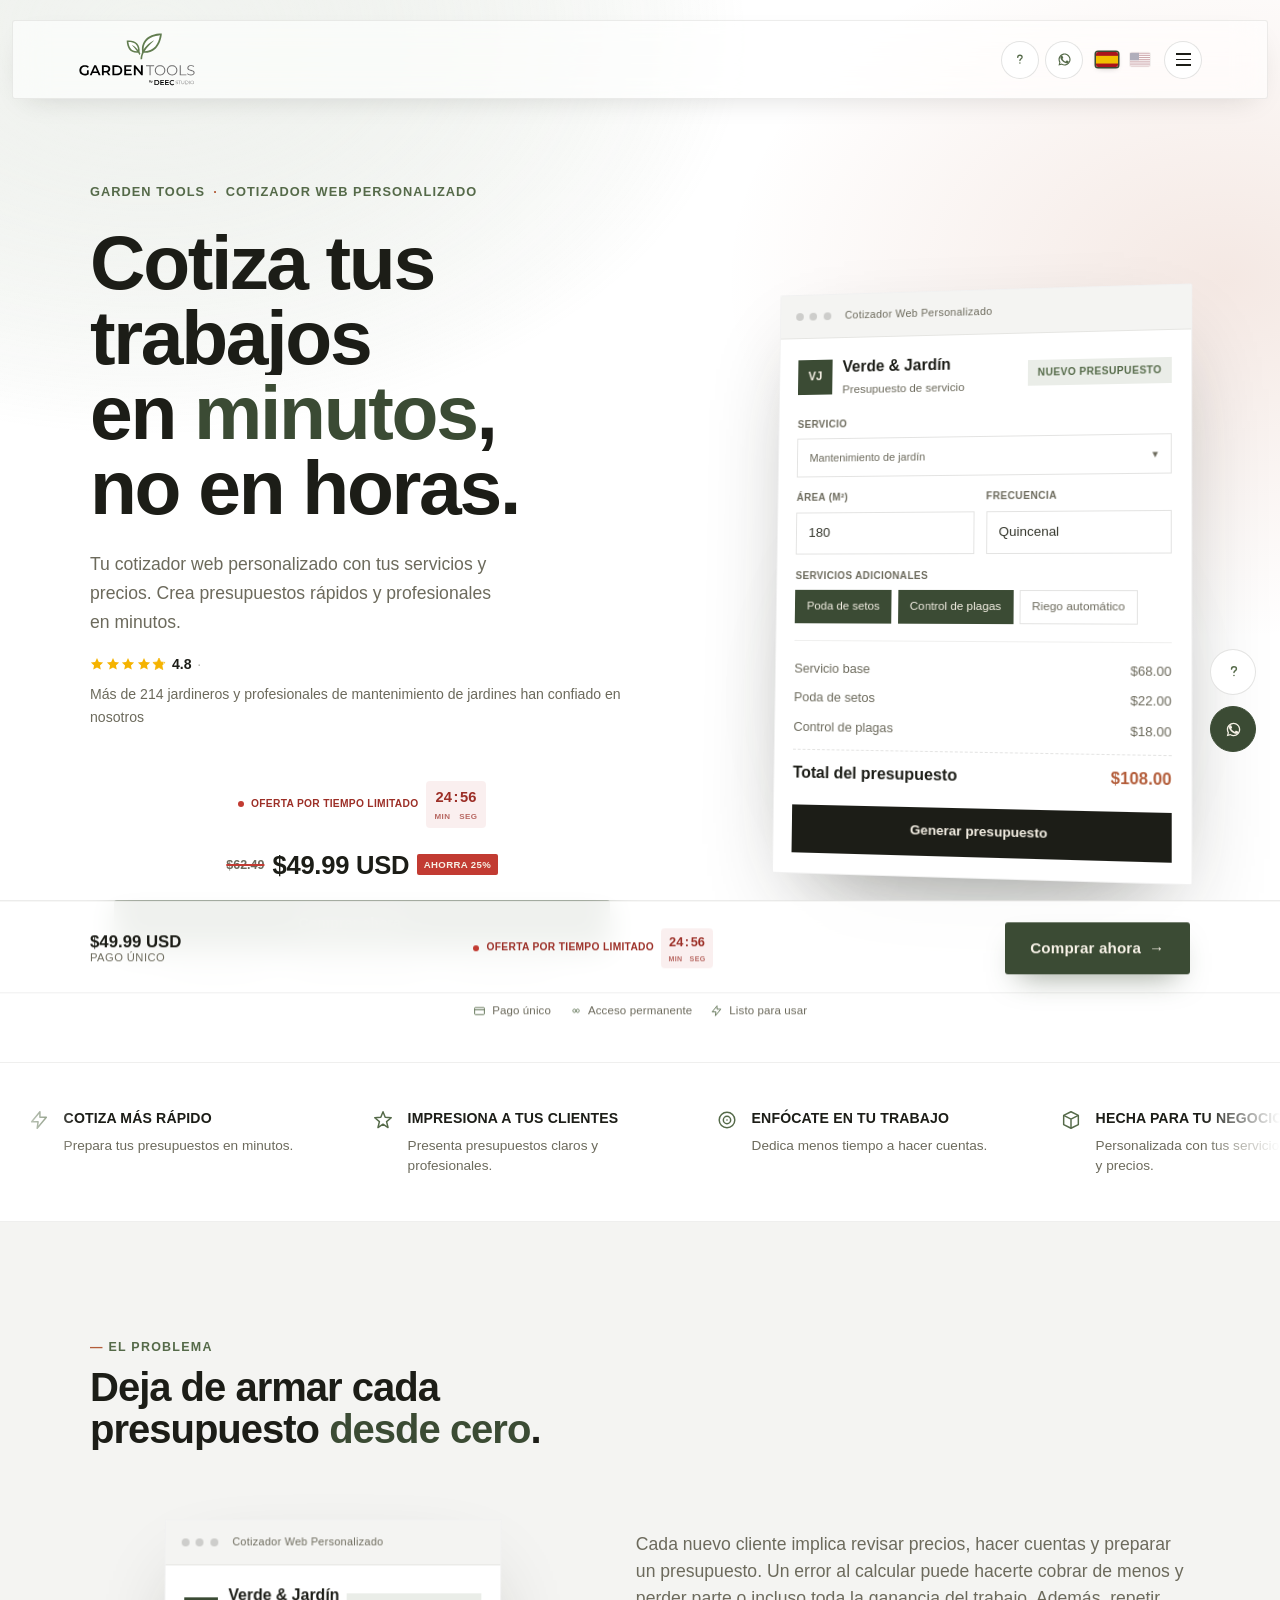
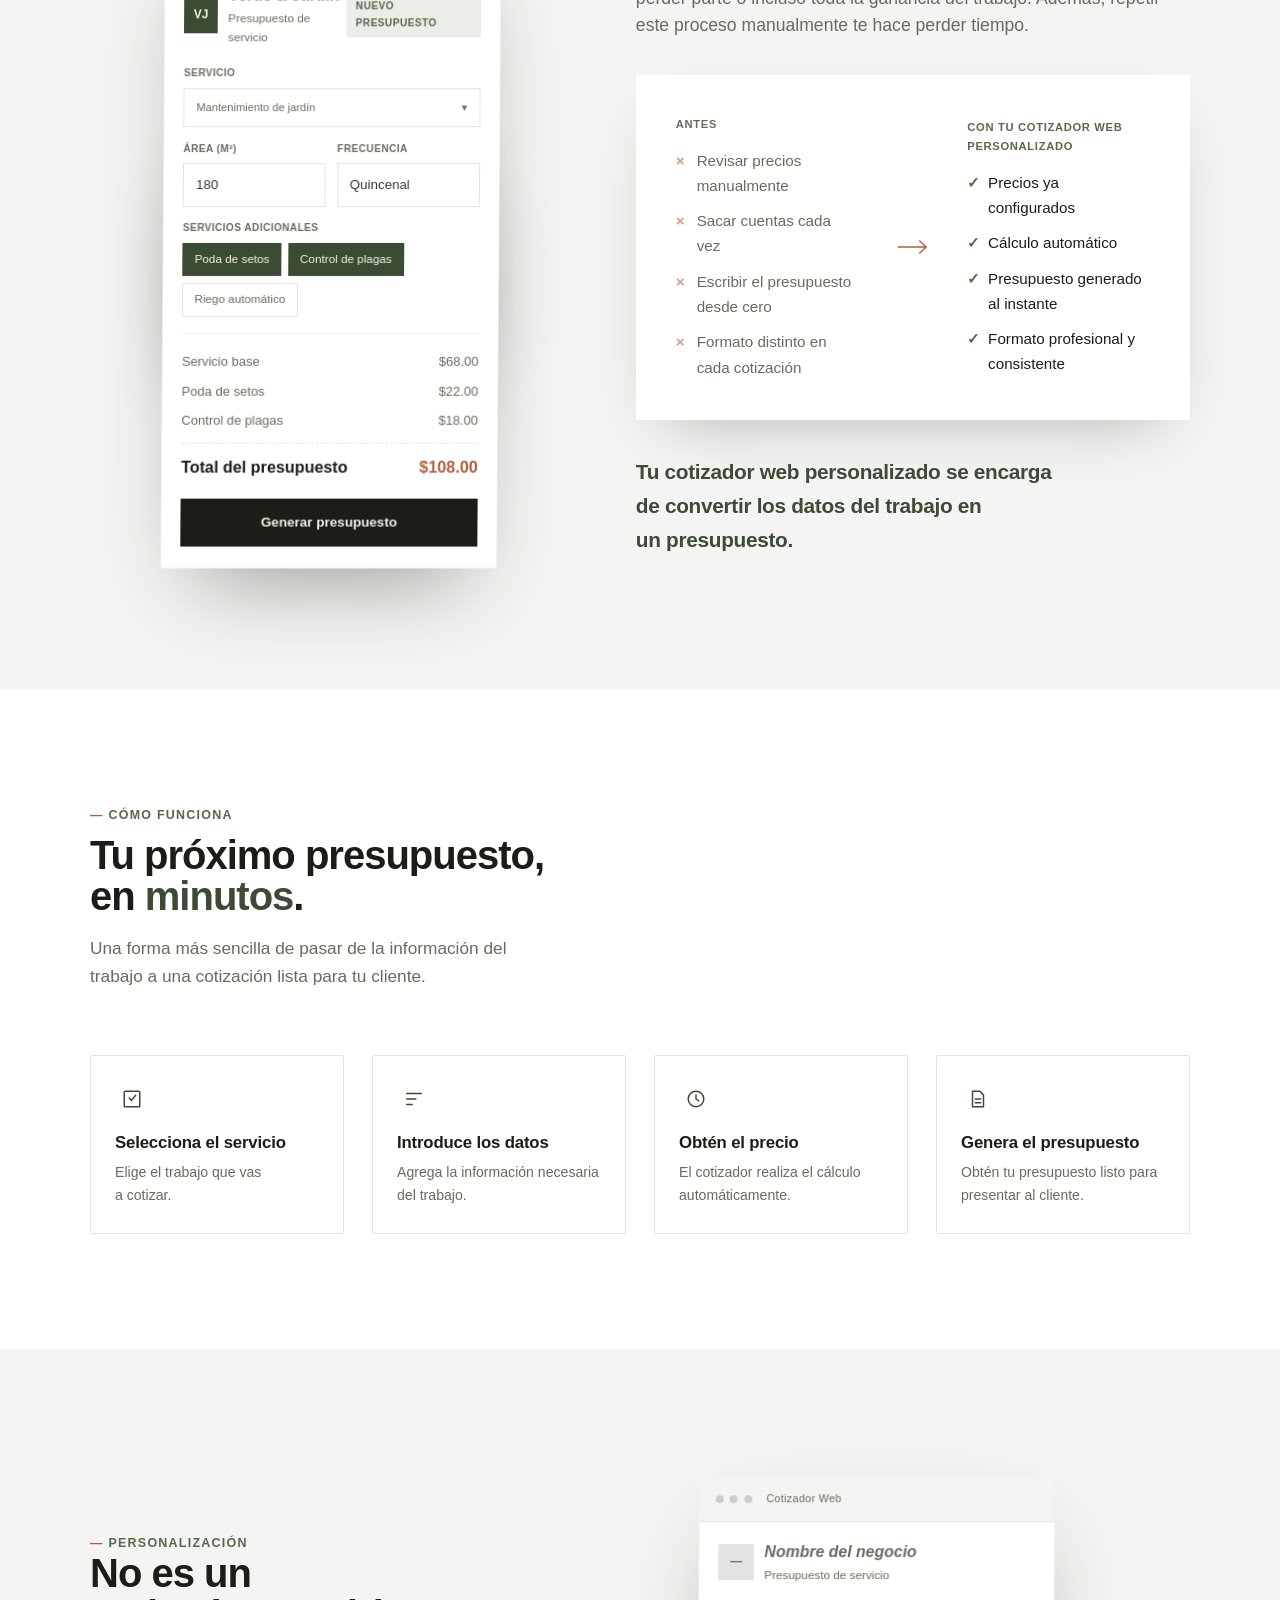
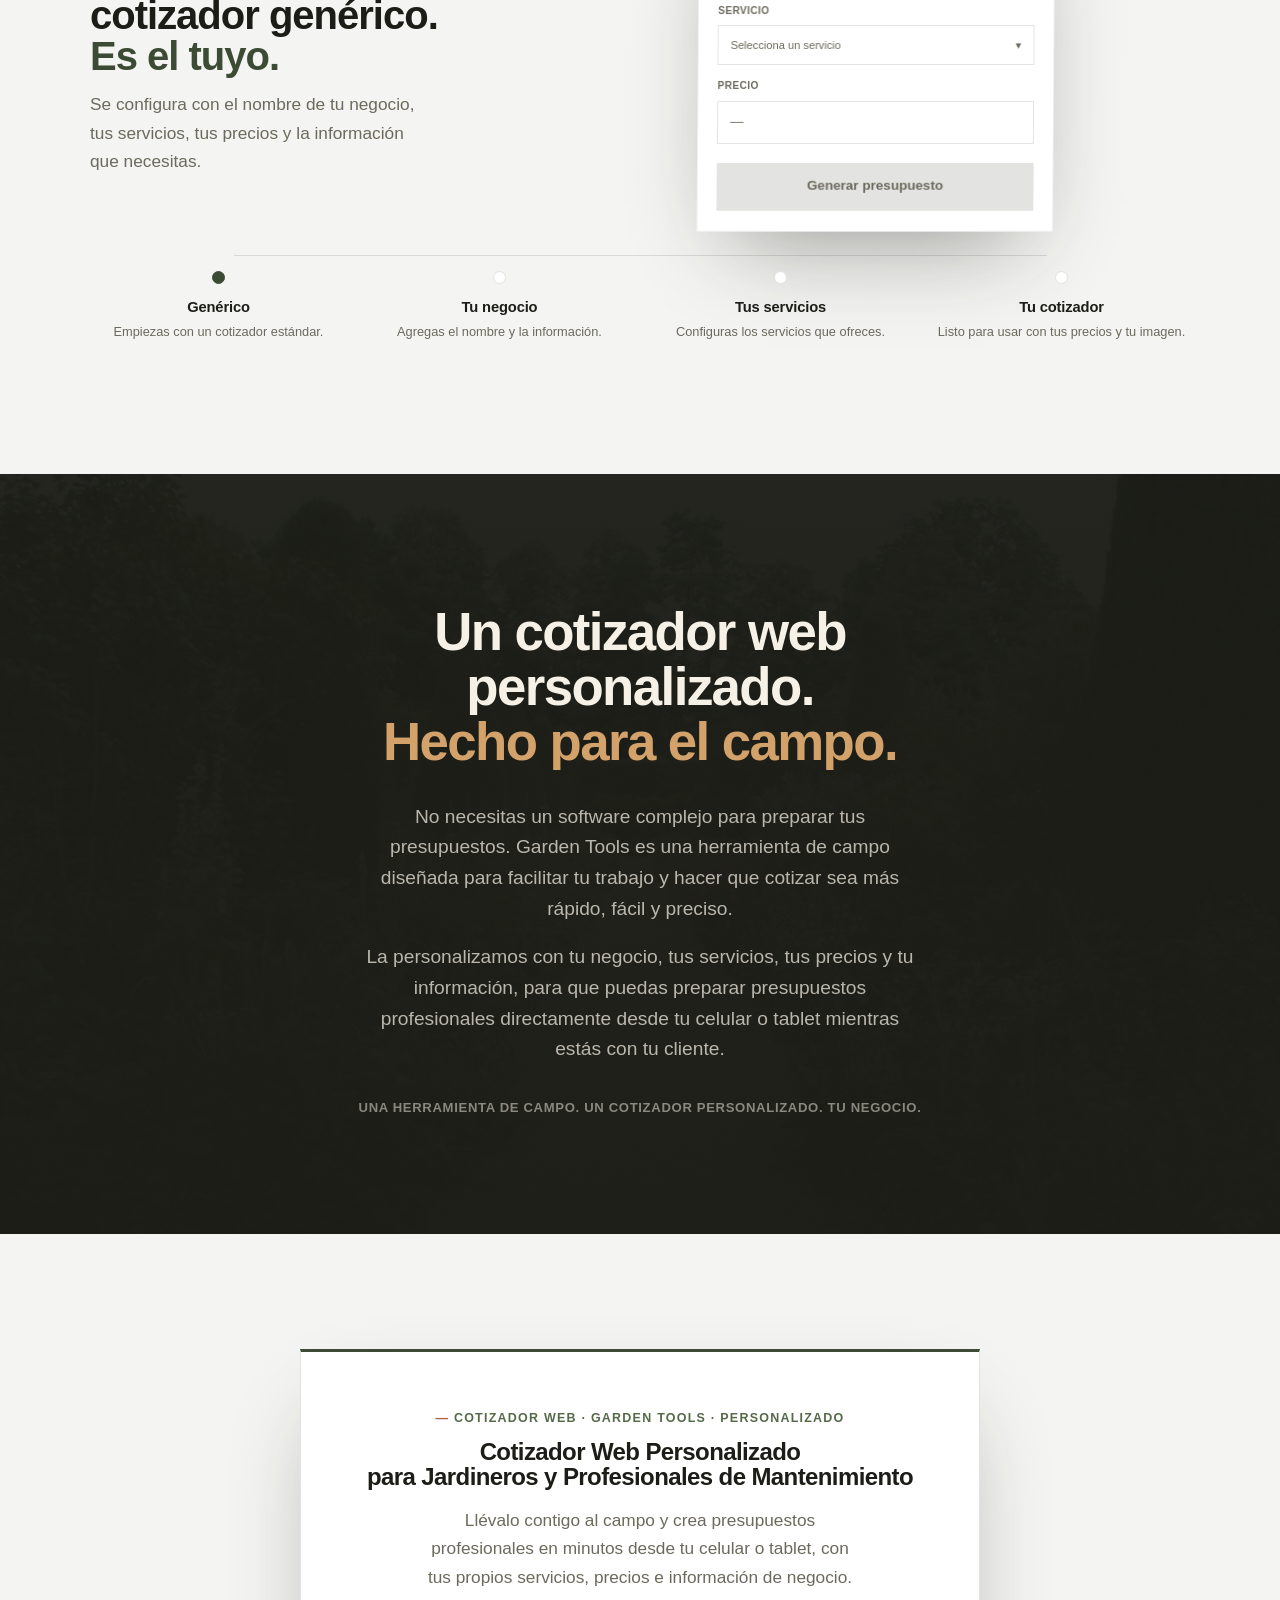
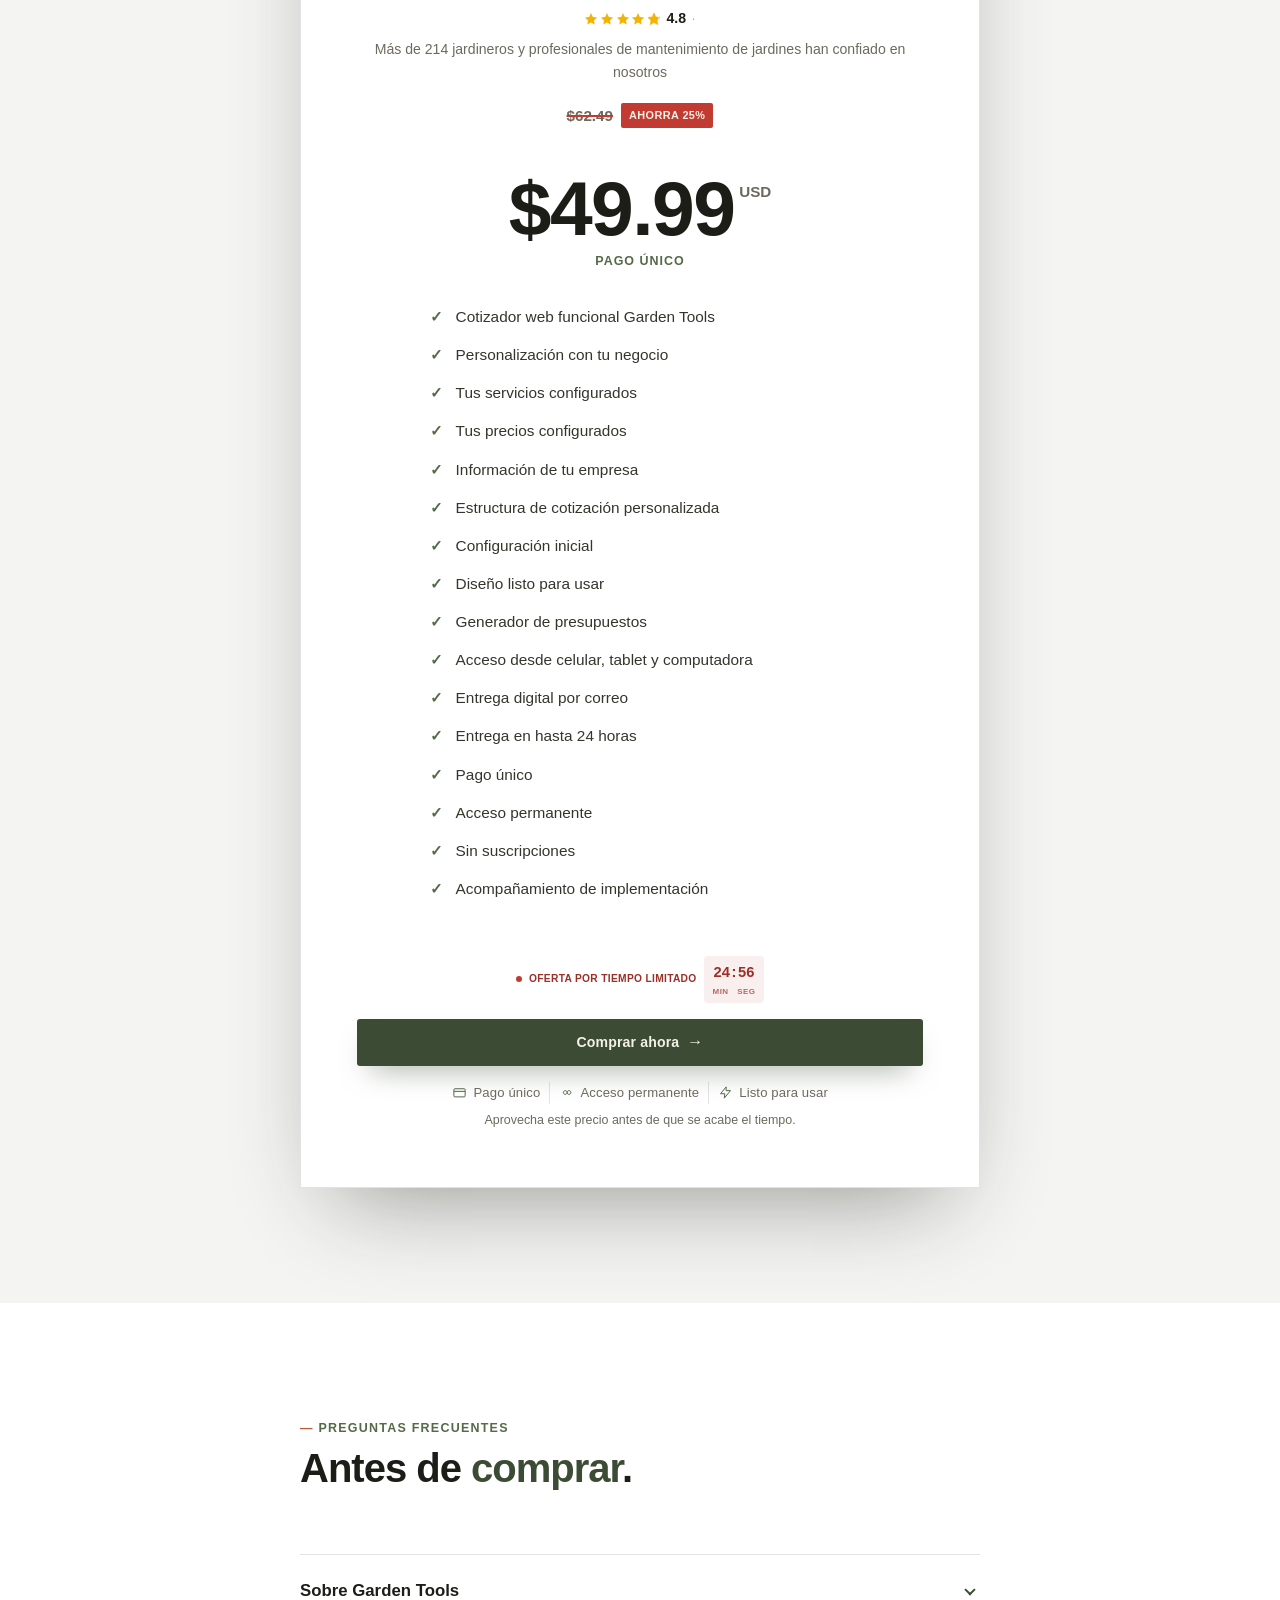
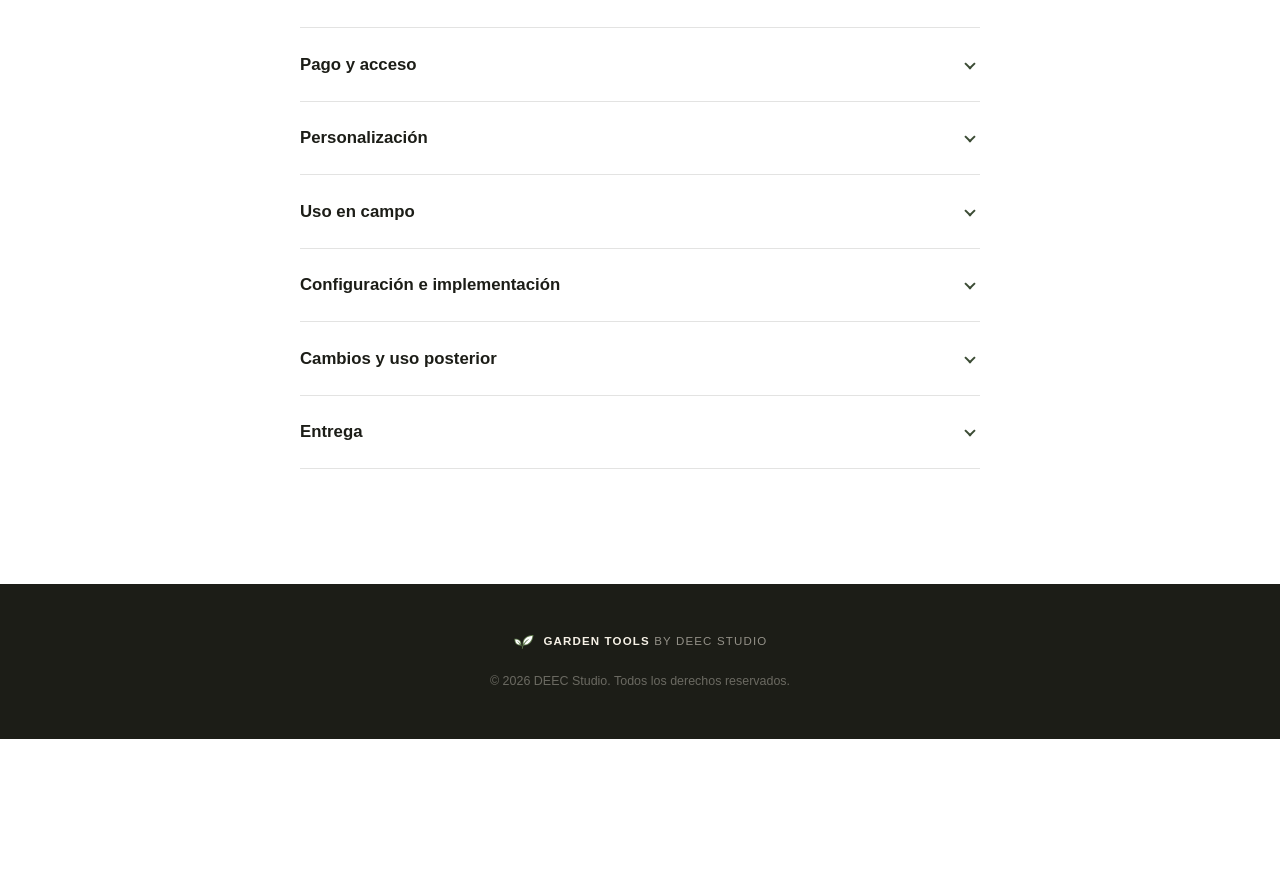
==== commit cd227283: "Add files via upload" ====
--- a/garden-tools-deec-studio.original/index.html
+++ b/garden-tools-deec-studio.original/index.html
@@ -1223,20 +1223,26 @@
 <div class="sp-stack" data-sp-stack aria-live="polite"></div>
 
 <!-- Checkout modal — every "Comprar ahora" button opens this instead of
-     navigating away, embedding the Whop checkout widget in place. -->
+     navigating away, embedding Whop's own hosted checkout page in an
+     iframe. Its origin (whop.com) is the one already approved for
+     Apple Pay/Google Pay — the js.whop.cloud Elements widget was
+     mounted on our own origin instead, which isn't approved for
+     Google Pay (Apple Pay only needs the merchant-domain file we
+     already verify), so its wallet button stayed hidden regardless of
+     any header fix. Embedding whop.com's checkout keeps the buyer
+     inside this modal (no redirect away from the page). -->
 <div class="checkout-modal" data-checkout-modal hidden>
   <div class="checkout-modal-backdrop" data-checkout-modal-backdrop></div>
   <div class="checkout-modal-panel" role="dialog" aria-modal="true" aria-label="Checkout">
     <button type="button" class="checkout-modal-close" data-checkout-modal-close aria-label="Cerrar">&times;</button>
-    <div id="whop-checkout"></div>
+    <div id="whop-checkout">
+      <iframe src="https://whop.com/checkout/plan_Ddkjmd8N0T9vu" title="Checkout" allow="payment"></iframe>
+    </div>
   </div>
 </div>
 
 <script defer src="lib/manifest.js?v=202609202"></script>
 <script defer src="lib/i18n.js?v=202609202"></script>
 <script defer src="main.js?v=202609202"></script>
-
-<script src="https://js.whop.cloud/elements/amber/elements.js" data-whop-elements></script>
-<script type="module" src="lib/checkout-init.js?v=202609202"></script>
 </body>
 </html>
--- a/garden-tools-deec-studio.original/styles.css
+++ b/garden-tools-deec-studio.original/styles.css
@@ -1193,32 +1193,26 @@
   .steps-dot.is-active { background: var(--moss); transform: scale(1.3); }
 }
 
-/* Personalización — scroll-driven presentation. .pv-pin sticks in
-   place (native CSS position: sticky, not a JS-computed pin) while
-   the user scrolls through .pv-track's height; main.js only reads
-   scroll progress to swap which of the 4 mockups / timeline steps
-   is active — it never repositions anything itself. An earlier
-   version used GSAP's pin (position: fixed + a JS-managed spacer),
-   which needs re-measuring by hand on every viewport change and
-   reproducibly went wrong when that happened mid-scroll (stuck
-   fixed over the wrong section, or over other page content showing
-   through gaps in it). Native sticky has no such failure mode: the
-   browser recomputes it on every reflow by itself, for free. */
+/* Personalización — an automatic 4-stage cycle, not a scroll-driven
+   stepper. .pv-track/.pv-pin are normal, static-height flow elements
+   (no position: sticky, no tall scroll-spacer track) — the section
+   takes up only as much height as its own content, and page scroll
+   is never intercepted. main.js runs a timer (paused via
+   IntersectionObserver while the section is off-screen) that swaps
+   which of the 4 mockups / timeline steps is active; it never reads
+   scroll position and never repositions anything. An earlier version
+   pinned this section for a 400vh scroll distance so each of the 4
+   states was one full scroll away — that read as "the page ended
+   here" to users who didn't expect 4 consecutive scrolls in the same
+   spot, so it was replaced with this always-scrollable, self-playing
+   version instead. */
 .custom { background: var(--bg-2); }
-.pv-track { position: relative; height: 400vh; height: 400svh; }
+.pv-track { position: relative; }
 .pv-pin {
-  position: sticky;
-  top: var(--nav-h);
   display: flex;
   flex-direction: column;
   justify-content: flex-start;
   gap: clamp(1rem, 2.5vh, 2rem);
-  /* No min-height here on purpose — this box should hug its own
-     content (copy + mockup + timeline), not stretch toward the
-     viewport height. Forcing it taller than its content left a
-     block of empty (but same-colored) background below the
-     timeline, still inside this sticky box, before the section
-     actually ended — read as "too much space" at the bottom. */
   padding-top: .75rem;
   padding-bottom: 1rem;
   box-sizing: border-box;
@@ -1722,7 +1716,8 @@
   transition: color .2s var(--ease-out), border-color .2s var(--ease-out);
 }
 .checkout-modal-close:hover { color: var(--ink); border-color: var(--moss); }
-#whop-checkout { min-height: 320px; }
+#whop-checkout { min-height: 640px; }
+#whop-checkout iframe { display: block; width: 100%; height: 100%; min-height: 640px; border: 0; }
 @media (max-width: 539px) {
   .checkout-modal { padding: 0; align-items: flex-end; }
   .checkout-modal-panel { width: 100%; max-height: 92vh; border-radius: 12px 12px 0 0; }
